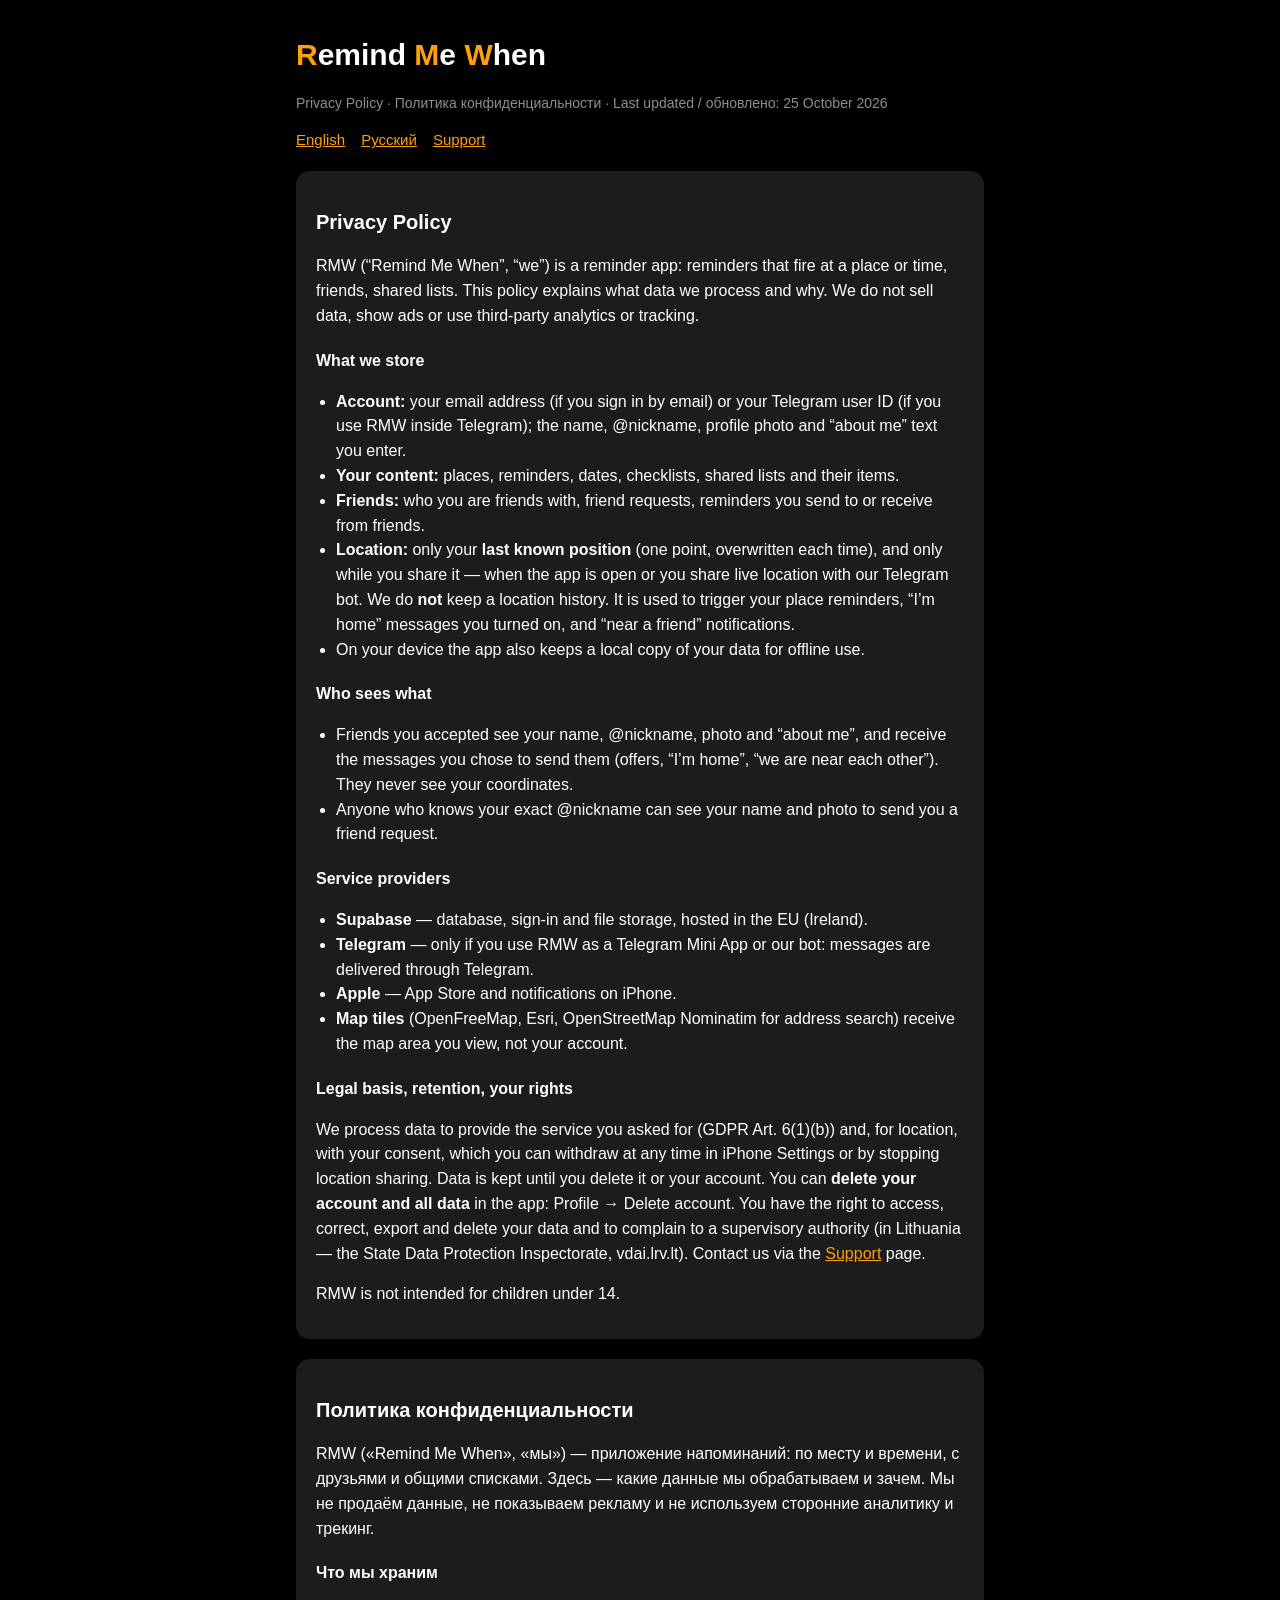
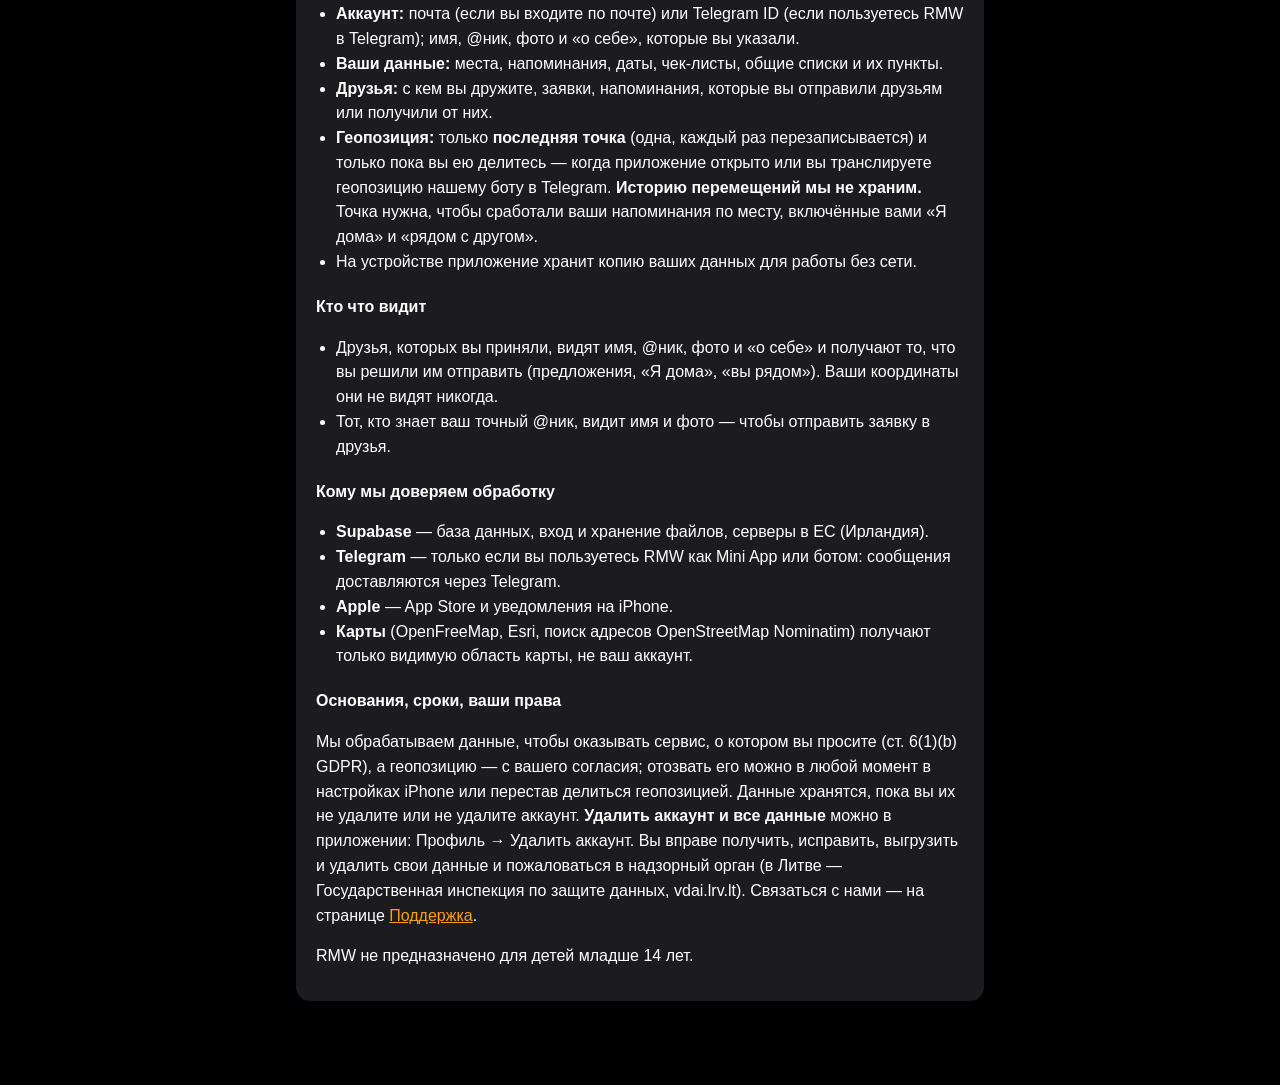
==== privacy/index.html @ c7aa66b1 "Публикация v1.25: вход по почте, удаление аккаунта, политика" ====
<!doctype html>
<html lang="en">
<head>
<meta charset="utf-8">
<meta name="viewport" content="width=device-width, initial-scale=1">
<title>RMW — Privacy Policy</title>
<link rel="stylesheet" href="../style.css">
</head>
<body>
<main>
<h1><b>R</b>emind <b>M</b>e <b>W</b>hen</h1>
<p class="muted">Privacy Policy · Политика конфиденциальности · Last updated / обновлено: 25 October 2026</p>
<nav><a href="#en">English</a><a href="#ru">Русский</a><a href="../support/">Support</a></nav>

<section class="card" id="en">
<h2>Privacy Policy</h2>
<p>RMW (“Remind Me When”, “we”) is a reminder app: reminders that fire at a place or time, friends, shared lists.
This policy explains what data we process and why. We do not sell data, show ads or use third-party analytics or tracking.</p>

<h3>What we store</h3>
<ul>
<li><b>Account:</b> your email address (if you sign in by email) or your Telegram user ID (if you use RMW inside Telegram); the name, @nickname, profile photo and “about me” text you enter.</li>
<li><b>Your content:</b> places, reminders, dates, checklists, shared lists and their items.</li>
<li><b>Friends:</b> who you are friends with, friend requests, reminders you send to or receive from friends.</li>
<li><b>Location:</b> only your <b>last known position</b> (one point, overwritten each time), and only while you share it — when the app is open or you share live location with our Telegram bot. We do <b>not</b> keep a location history. It is used to trigger your place reminders, “I’m home” messages you turned on, and “near a friend” notifications.</li>
<li>On your device the app also keeps a local copy of your data for offline use.</li>
</ul>

<h3>Who sees what</h3>
<ul>
<li>Friends you accepted see your name, @nickname, photo and “about me”, and receive the messages you chose to send them (offers, “I’m home”, “we are near each other”). They never see your coordinates.</li>
<li>Anyone who knows your exact @nickname can see your name and photo to send you a friend request.</li>
</ul>

<h3>Service providers</h3>
<ul>
<li><b>Supabase</b> — database, sign-in and file storage, hosted in the EU (Ireland).</li>
<li><b>Telegram</b> — only if you use RMW as a Telegram Mini App or our bot: messages are delivered through Telegram.</li>
<li><b>Apple</b> — App Store and notifications on iPhone.</li>
<li><b>Map tiles</b> (OpenFreeMap, Esri, OpenStreetMap Nominatim for address search) receive the map area you view, not your account.</li>
</ul>

<h3>Legal basis, retention, your rights</h3>
<p>We process data to provide the service you asked for (GDPR Art. 6(1)(b)) and, for location, with your consent, which you can withdraw at any time in iPhone Settings or by stopping location sharing.
Data is kept until you delete it or your account. You can <b>delete your account and all data</b> in the app: Profile → Delete account.
You have the right to access, correct, export and delete your data and to complain to a supervisory authority (in Lithuania — the State Data Protection Inspectorate, vdai.lrv.lt). Contact us via the <a href="../support/">Support</a> page.</p>
<p>RMW is not intended for children under 14.</p>
</section>

<section class="card" id="ru">
<h2>Политика конфиденциальности</h2>
<p>RMW («Remind Me When», «мы») — приложение напоминаний: по месту и времени, с друзьями и общими списками.
Здесь — какие данные мы обрабатываем и зачем. Мы не продаём данные, не показываем рекламу и не используем сторонние аналитику и трекинг.</p>

<h3>Что мы храним</h3>
<ul>
<li><b>Аккаунт:</b> почта (если вы входите по почте) или Telegram ID (если пользуетесь RMW в Telegram); имя, @ник, фото и «о себе», которые вы указали.</li>
<li><b>Ваши данные:</b> места, напоминания, даты, чек-листы, общие списки и их пункты.</li>
<li><b>Друзья:</b> с кем вы дружите, заявки, напоминания, которые вы отправили друзьям или получили от них.</li>
<li><b>Геопозиция:</b> только <b>последняя точка</b> (одна, каждый раз перезаписывается) и только пока вы ею делитесь — когда приложение открыто или вы транслируете геопозицию нашему боту в Telegram. <b>Историю перемещений мы не храним.</b> Точка нужна, чтобы сработали ваши напоминания по месту, включённые вами «Я дома» и «рядом с другом».</li>
<li>На устройстве приложение хранит копию ваших данных для работы без сети.</li>
</ul>

<h3>Кто что видит</h3>
<ul>
<li>Друзья, которых вы приняли, видят имя, @ник, фото и «о себе» и получают то, что вы решили им отправить (предложения, «Я дома», «вы рядом»). Ваши координаты они не видят никогда.</li>
<li>Тот, кто знает ваш точный @ник, видит имя и фото — чтобы отправить заявку в друзья.</li>
</ul>

<h3>Кому мы доверяем обработку</h3>
<ul>
<li><b>Supabase</b> — база данных, вход и хранение файлов, серверы в ЕС (Ирландия).</li>
<li><b>Telegram</b> — только если вы пользуетесь RMW как Mini App или ботом: сообщения доставляются через Telegram.</li>
<li><b>Apple</b> — App Store и уведомления на iPhone.</li>
<li><b>Карты</b> (OpenFreeMap, Esri, поиск адресов OpenStreetMap Nominatim) получают только видимую область карты, не ваш аккаунт.</li>
</ul>

<h3>Основания, сроки, ваши права</h3>
<p>Мы обрабатываем данные, чтобы оказывать сервис, о котором вы просите (ст. 6(1)(b) GDPR), а геопозицию — с вашего согласия; отозвать его можно в любой момент в настройках iPhone или перестав делиться геопозицией.
Данные хранятся, пока вы их не удалите или не удалите аккаунт. <b>Удалить аккаунт и все данные</b> можно в приложении: Профиль → Удалить аккаунт.
Вы вправе получить, исправить, выгрузить и удалить свои данные и пожаловаться в надзорный орган (в Литве — Государственная инспекция по защите данных, vdai.lrv.lt). Связаться с нами — на странице <a href="../support/">Поддержка</a>.</p>
<p>RMW не предназначено для детей младше 14 лет.</p>
</section>
</main>
</body>
</html>
---- style.css ----
/* Общий стиль статических страниц сайта (политика, поддержка) — в цветах приложения. */
:root { --bg: #000; --card: #1c1c1e; --text: #fff; --muted: rgba(235,235,245,.6); --accent: #ff9f0a; }
* { box-sizing: border-box; }
body { margin: 0; background: var(--bg); color: var(--text); font: 16px/1.55 -apple-system, BlinkMacSystemFont, "Segoe UI", Roboto, sans-serif; }
main { max-width: 720px; margin: 0 auto; padding: 32px 16px 64px; }
h1 { font-size: 30px; margin: 0 0 4px; }
h1 b { color: var(--accent); }
h2 { font-size: 20px; margin: 32px 0 8px; }
h3 { font-size: 16px; margin: 20px 0 4px; }
p, li { color: var(--text); }
.muted { color: var(--muted); font-size: 14px; }
a { color: var(--accent); }
section.card { background: var(--card); border-radius: 14px; padding: 4px 20px 16px; margin: 20px 0; }
nav { display: flex; gap: 16px; margin: 12px 0 0; font-size: 15px; }
ul { padding-left: 20px; }
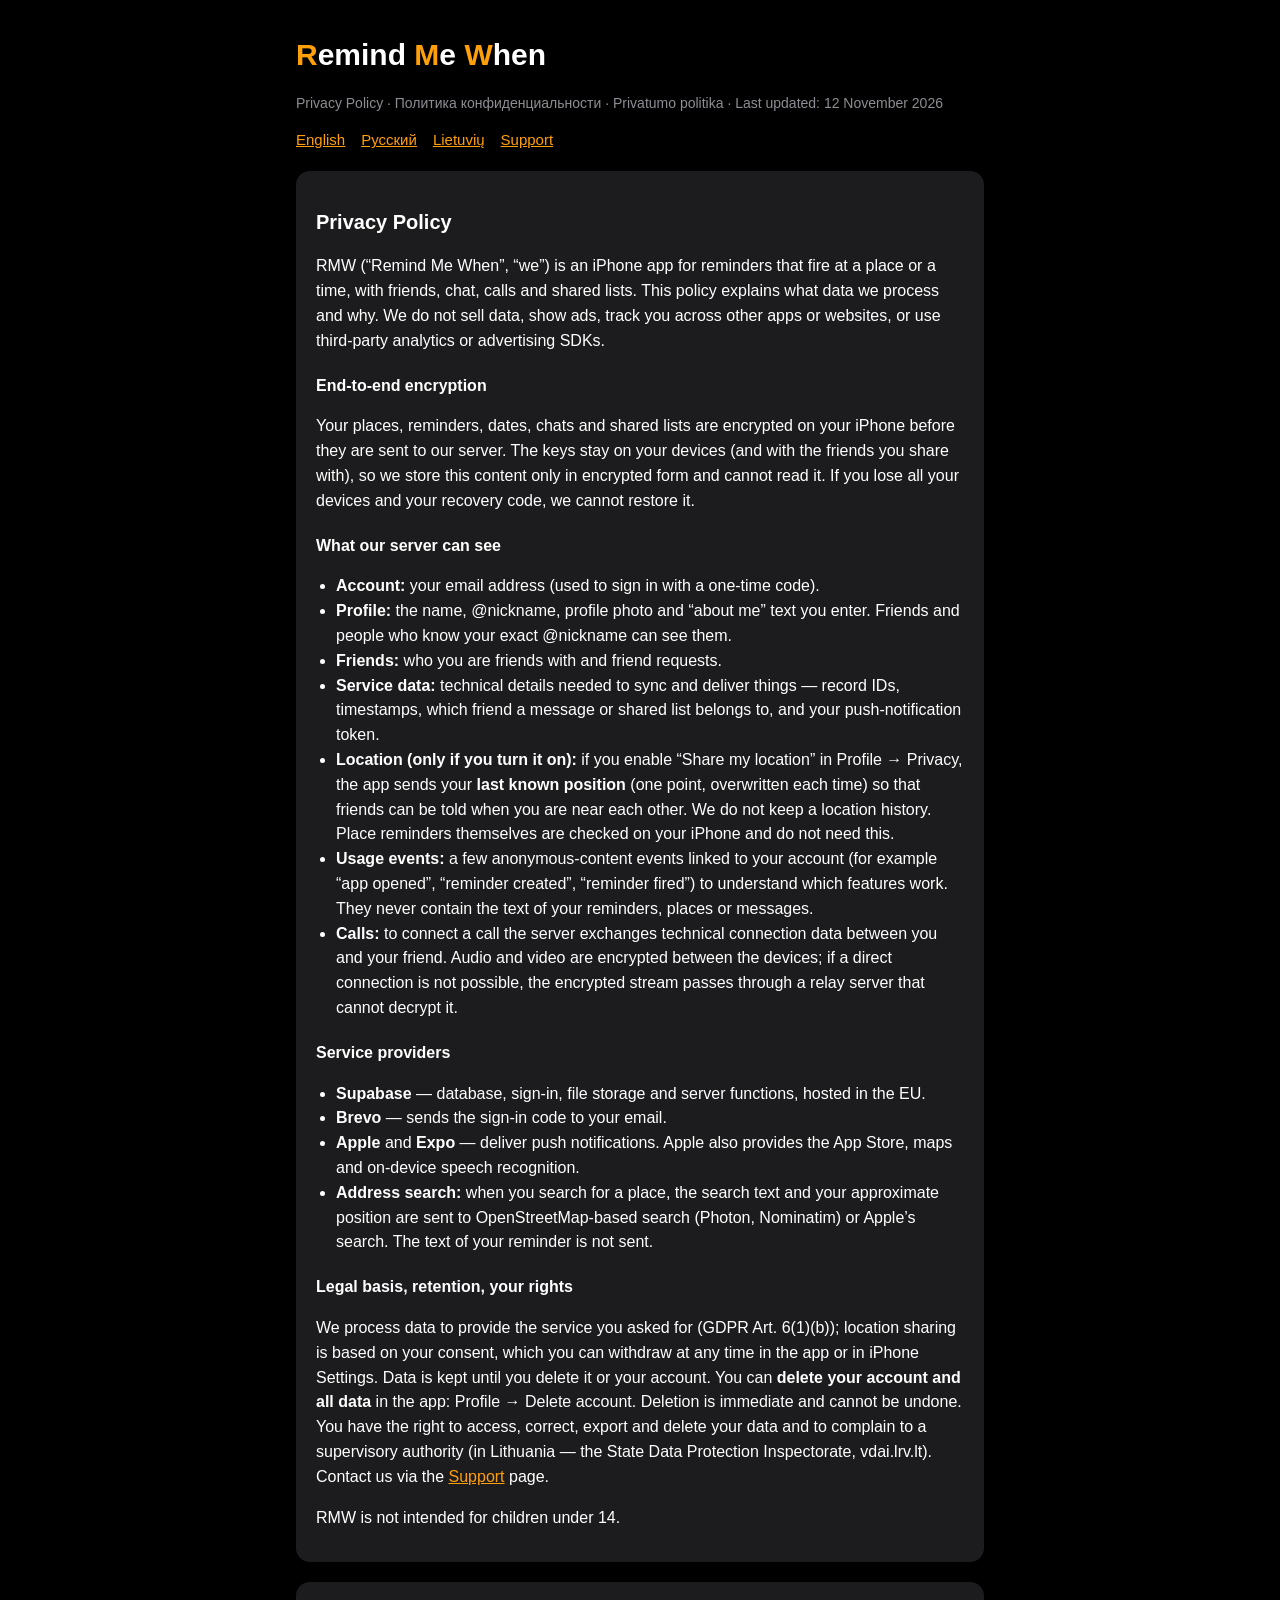
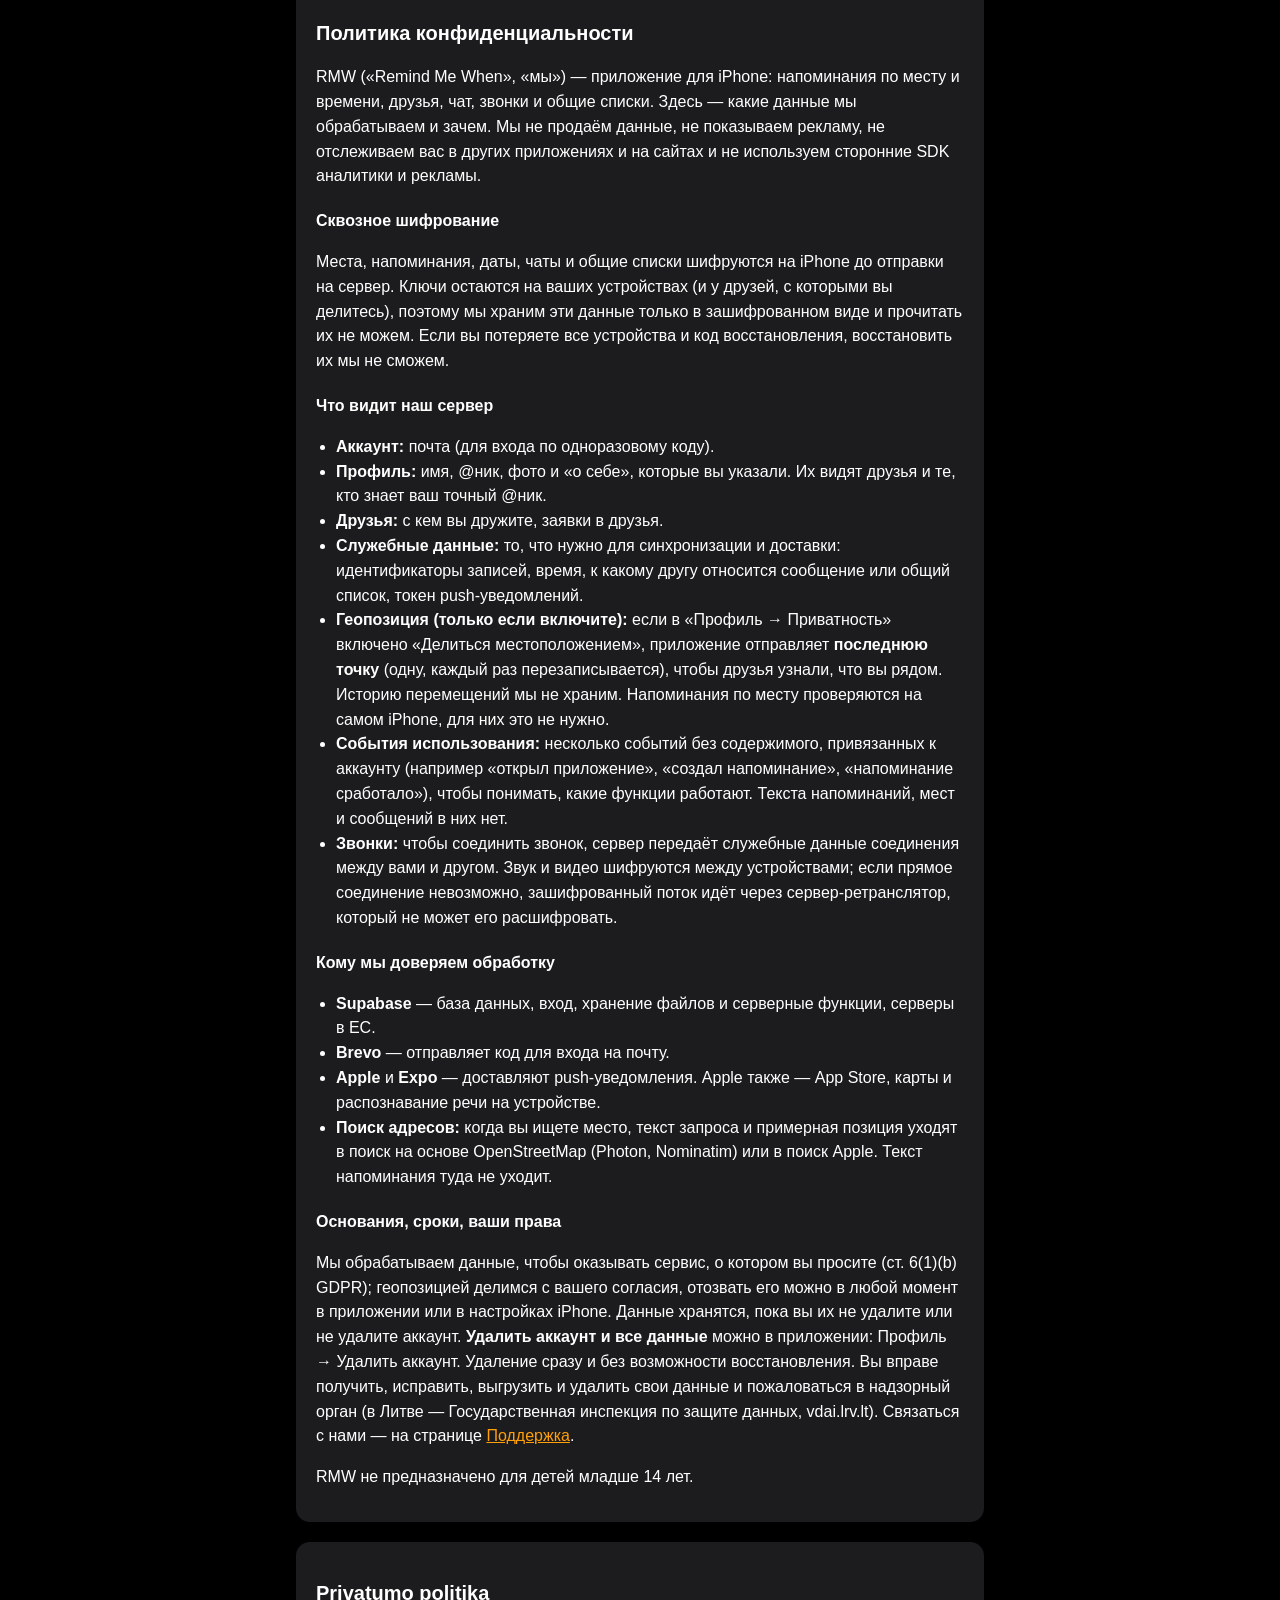
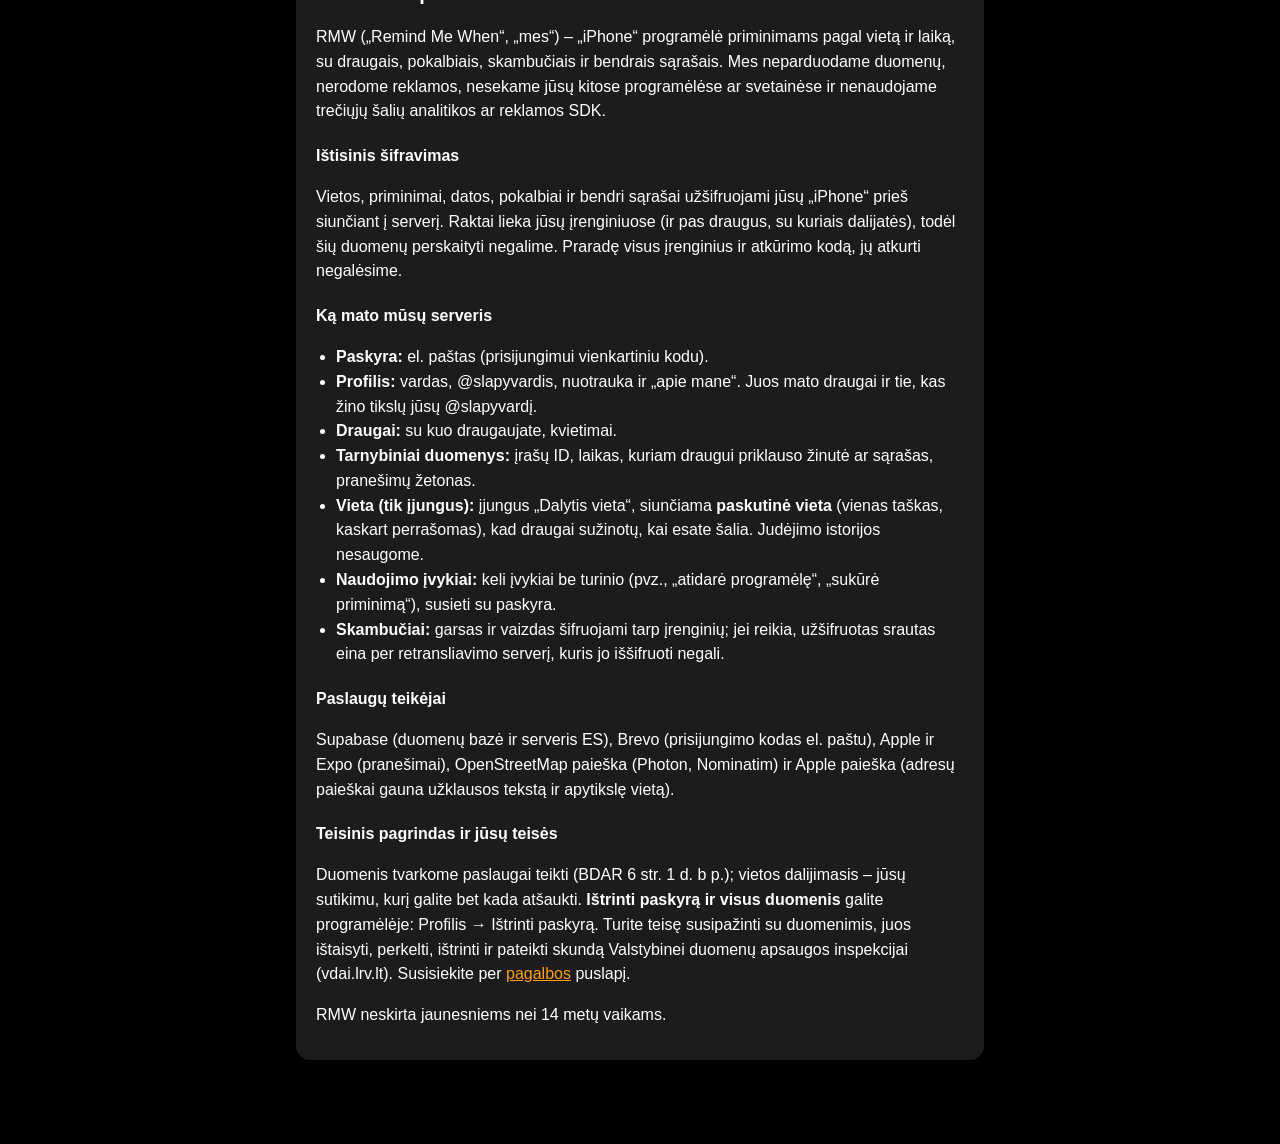
==== commit f01229a1: "Политика конфиденциальности и поддержка для App Store: без Telegram, почта поддержки Co-Authored-By:" ====
--- a/privacy/index.html
+++ b/privacy/index.html
@@ -9,77 +9,109 @@
 <body>
 <main>
 <h1><b>R</b>emind <b>M</b>e <b>W</b>hen</h1>
-<p class="muted">Privacy Policy · Политика конфиденциальности · Last updated / обновлено: 25 October 2026</p>
-<nav><a href="#en">English</a><a href="#ru">Русский</a><a href="../support/">Support</a></nav>
+<p class="muted">Privacy Policy · Политика конфиденциальности · Privatumo politika · Last updated: 12 November 2026</p>
+<nav><a href="#en">English</a><a href="#ru">Русский</a><a href="#lt">Lietuvių</a><a href="../support/">Support</a></nav>
 
 <section class="card" id="en">
 <h2>Privacy Policy</h2>
-<p>RMW (“Remind Me When”, “we”) is a reminder app: reminders that fire at a place or time, friends, shared lists.
-This policy explains what data we process and why. We do not sell data, show ads or use third-party analytics or tracking.</p>
+<p>RMW (“Remind Me When”, “we”) is an iPhone app for reminders that fire at a place or a time, with friends, chat, calls and shared lists.
+This policy explains what data we process and why. We do not sell data, show ads, track you across other apps or websites, or use third-party analytics or advertising SDKs.</p>
 
-<h3>What we store</h3>
+<h3>End-to-end encryption</h3>
+<p>Your places, reminders, dates, chats and shared lists are encrypted on your iPhone before they are sent to our server.
+The keys stay on your devices (and with the friends you share with), so we store this content only in encrypted form and cannot read it.
+If you lose all your devices and your recovery code, we cannot restore it.</p>
+
+<h3>What our server can see</h3>
 <ul>
-<li><b>Account:</b> your email address (if you sign in by email) or your Telegram user ID (if you use RMW inside Telegram); the name, @nickname, profile photo and “about me” text you enter.</li>
-<li><b>Your content:</b> places, reminders, dates, checklists, shared lists and their items.</li>
-<li><b>Friends:</b> who you are friends with, friend requests, reminders you send to or receive from friends.</li>
-<li><b>Location:</b> only your <b>last known position</b> (one point, overwritten each time), and only while you share it — when the app is open or you share live location with our Telegram bot. We do <b>not</b> keep a location history. It is used to trigger your place reminders, “I’m home” messages you turned on, and “near a friend” notifications.</li>
-<li>On your device the app also keeps a local copy of your data for offline use.</li>
-</ul>
-
-<h3>Who sees what</h3>
-<ul>
-<li>Friends you accepted see your name, @nickname, photo and “about me”, and receive the messages you chose to send them (offers, “I’m home”, “we are near each other”). They never see your coordinates.</li>
-<li>Anyone who knows your exact @nickname can see your name and photo to send you a friend request.</li>
+<li><b>Account:</b> your email address (used to sign in with a one-time code).</li>
+<li><b>Profile:</b> the name, @nickname, profile photo and “about me” text you enter. Friends and people who know your exact @nickname can see them.</li>
+<li><b>Friends:</b> who you are friends with and friend requests.</li>
+<li><b>Service data:</b> technical details needed to sync and deliver things — record IDs, timestamps, which friend a message or shared list belongs to, and your push-notification token.</li>
+<li><b>Location (only if you turn it on):</b> if you enable “Share my location” in Profile → Privacy, the app sends your <b>last known position</b> (one point, overwritten each time) so that friends can be told when you are near each other. We do not keep a location history. Place reminders themselves are checked on your iPhone and do not need this.</li>
+<li><b>Usage events:</b> a few anonymous-content events linked to your account (for example “app opened”, “reminder created”, “reminder fired”) to understand which features work. They never contain the text of your reminders, places or messages.</li>
+<li><b>Calls:</b> to connect a call the server exchanges technical connection data between you and your friend. Audio and video are encrypted between the devices; if a direct connection is not possible, the encrypted stream passes through a relay server that cannot decrypt it.</li>
 </ul>
 
 <h3>Service providers</h3>
 <ul>
-<li><b>Supabase</b> — database, sign-in and file storage, hosted in the EU (Ireland).</li>
-<li><b>Telegram</b> — only if you use RMW as a Telegram Mini App or our bot: messages are delivered through Telegram.</li>
-<li><b>Apple</b> — App Store and notifications on iPhone.</li>
-<li><b>Map tiles</b> (OpenFreeMap, Esri, OpenStreetMap Nominatim for address search) receive the map area you view, not your account.</li>
+<li><b>Supabase</b> — database, sign-in, file storage and server functions, hosted in the EU.</li>
+<li><b>Brevo</b> — sends the sign-in code to your email.</li>
+<li><b>Apple</b> and <b>Expo</b> — deliver push notifications. Apple also provides the App Store, maps and on-device speech recognition.</li>
+<li><b>Address search:</b> when you search for a place, the search text and your approximate position are sent to OpenStreetMap-based search (Photon, Nominatim) or Apple’s search. The text of your reminder is not sent.</li>
 </ul>
 
 <h3>Legal basis, retention, your rights</h3>
-<p>We process data to provide the service you asked for (GDPR Art. 6(1)(b)) and, for location, with your consent, which you can withdraw at any time in iPhone Settings or by stopping location sharing.
-Data is kept until you delete it or your account. You can <b>delete your account and all data</b> in the app: Profile → Delete account.
+<p>We process data to provide the service you asked for (GDPR Art. 6(1)(b)); location sharing is based on your consent, which you can withdraw at any time in the app or in iPhone Settings.
+Data is kept until you delete it or your account. You can <b>delete your account and all data</b> in the app: Profile → Delete account. Deletion is immediate and cannot be undone.
 You have the right to access, correct, export and delete your data and to complain to a supervisory authority (in Lithuania — the State Data Protection Inspectorate, vdai.lrv.lt). Contact us via the <a href="../support/">Support</a> page.</p>
 <p>RMW is not intended for children under 14.</p>
 </section>
 
 <section class="card" id="ru">
 <h2>Политика конфиденциальности</h2>
-<p>RMW («Remind Me When», «мы») — приложение напоминаний: по месту и времени, с друзьями и общими списками.
-Здесь — какие данные мы обрабатываем и зачем. Мы не продаём данные, не показываем рекламу и не используем сторонние аналитику и трекинг.</p>
+<p>RMW («Remind Me When», «мы») — приложение для iPhone: напоминания по месту и времени, друзья, чат, звонки и общие списки.
+Здесь — какие данные мы обрабатываем и зачем. Мы не продаём данные, не показываем рекламу, не отслеживаем вас в других приложениях и на сайтах и не используем сторонние SDK аналитики и рекламы.</p>
 
-<h3>Что мы храним</h3>
+<h3>Сквозное шифрование</h3>
+<p>Места, напоминания, даты, чаты и общие списки шифруются на iPhone до отправки на сервер.
+Ключи остаются на ваших устройствах (и у друзей, с которыми вы делитесь), поэтому мы храним эти данные только в зашифрованном виде и прочитать их не можем.
+Если вы потеряете все устройства и код восстановления, восстановить их мы не сможем.</p>
+
+<h3>Что видит наш сервер</h3>
 <ul>
-<li><b>Аккаунт:</b> почта (если вы входите по почте) или Telegram ID (если пользуетесь RMW в Telegram); имя, @ник, фото и «о себе», которые вы указали.</li>
-<li><b>Ваши данные:</b> места, напоминания, даты, чек-листы, общие списки и их пункты.</li>
-<li><b>Друзья:</b> с кем вы дружите, заявки, напоминания, которые вы отправили друзьям или получили от них.</li>
-<li><b>Геопозиция:</b> только <b>последняя точка</b> (одна, каждый раз перезаписывается) и только пока вы ею делитесь — когда приложение открыто или вы транслируете геопозицию нашему боту в Telegram. <b>Историю перемещений мы не храним.</b> Точка нужна, чтобы сработали ваши напоминания по месту, включённые вами «Я дома» и «рядом с другом».</li>
-<li>На устройстве приложение хранит копию ваших данных для работы без сети.</li>
-</ul>
-
-<h3>Кто что видит</h3>
-<ul>
-<li>Друзья, которых вы приняли, видят имя, @ник, фото и «о себе» и получают то, что вы решили им отправить (предложения, «Я дома», «вы рядом»). Ваши координаты они не видят никогда.</li>
-<li>Тот, кто знает ваш точный @ник, видит имя и фото — чтобы отправить заявку в друзья.</li>
+<li><b>Аккаунт:</b> почта (для входа по одноразовому коду).</li>
+<li><b>Профиль:</b> имя, @ник, фото и «о себе», которые вы указали. Их видят друзья и те, кто знает ваш точный @ник.</li>
+<li><b>Друзья:</b> с кем вы дружите, заявки в друзья.</li>
+<li><b>Служебные данные:</b> то, что нужно для синхронизации и доставки: идентификаторы записей, время, к какому другу относится сообщение или общий список, токен push-уведомлений.</li>
+<li><b>Геопозиция (только если включите):</b> если в «Профиль → Приватность» включено «Делиться местоположением», приложение отправляет <b>последнюю точку</b> (одну, каждый раз перезаписывается), чтобы друзья узнали, что вы рядом. Историю перемещений мы не храним. Напоминания по месту проверяются на самом iPhone, для них это не нужно.</li>
+<li><b>События использования:</b> несколько событий без содержимого, привязанных к аккаунту (например «открыл приложение», «создал напоминание», «напоминание сработало»), чтобы понимать, какие функции работают. Текста напоминаний, мест и сообщений в них нет.</li>
+<li><b>Звонки:</b> чтобы соединить звонок, сервер передаёт служебные данные соединения между вами и другом. Звук и видео шифруются между устройствами; если прямое соединение невозможно, зашифрованный поток идёт через сервер-ретранслятор, который не может его расшифровать.</li>
 </ul>
 
 <h3>Кому мы доверяем обработку</h3>
 <ul>
-<li><b>Supabase</b> — база данных, вход и хранение файлов, серверы в ЕС (Ирландия).</li>
-<li><b>Telegram</b> — только если вы пользуетесь RMW как Mini App или ботом: сообщения доставляются через Telegram.</li>
-<li><b>Apple</b> — App Store и уведомления на iPhone.</li>
-<li><b>Карты</b> (OpenFreeMap, Esri, поиск адресов OpenStreetMap Nominatim) получают только видимую область карты, не ваш аккаунт.</li>
+<li><b>Supabase</b> — база данных, вход, хранение файлов и серверные функции, серверы в ЕС.</li>
+<li><b>Brevo</b> — отправляет код для входа на почту.</li>
+<li><b>Apple</b> и <b>Expo</b> — доставляют push-уведомления. Apple также — App Store, карты и распознавание речи на устройстве.</li>
+<li><b>Поиск адресов:</b> когда вы ищете место, текст запроса и примерная позиция уходят в поиск на основе OpenStreetMap (Photon, Nominatim) или в поиск Apple. Текст напоминания туда не уходит.</li>
 </ul>
 
 <h3>Основания, сроки, ваши права</h3>
-<p>Мы обрабатываем данные, чтобы оказывать сервис, о котором вы просите (ст. 6(1)(b) GDPR), а геопозицию — с вашего согласия; отозвать его можно в любой момент в настройках iPhone или перестав делиться геопозицией.
-Данные хранятся, пока вы их не удалите или не удалите аккаунт. <b>Удалить аккаунт и все данные</b> можно в приложении: Профиль → Удалить аккаунт.
+<p>Мы обрабатываем данные, чтобы оказывать сервис, о котором вы просите (ст. 6(1)(b) GDPR); геопозицией делимся с вашего согласия, отозвать его можно в любой момент в приложении или в настройках iPhone.
+Данные хранятся, пока вы их не удалите или не удалите аккаунт. <b>Удалить аккаунт и все данные</b> можно в приложении: Профиль → Удалить аккаунт. Удаление сразу и без возможности восстановления.
 Вы вправе получить, исправить, выгрузить и удалить свои данные и пожаловаться в надзорный орган (в Литве — Государственная инспекция по защите данных, vdai.lrv.lt). Связаться с нами — на странице <a href="../support/">Поддержка</a>.</p>
 <p>RMW не предназначено для детей младше 14 лет.</p>
+</section>
+
+<section class="card" id="lt">
+<h2>Privatumo politika</h2>
+<p>RMW („Remind Me When“, „mes“) – „iPhone“ programėlė priminimams pagal vietą ir laiką, su draugais, pokalbiais, skambučiais ir bendrais sąrašais.
+Mes neparduodame duomenų, nerodome reklamos, nesekame jūsų kitose programėlėse ar svetainėse ir nenaudojame trečiųjų šalių analitikos ar reklamos SDK.</p>
+
+<h3>Ištisinis šifravimas</h3>
+<p>Vietos, priminimai, datos, pokalbiai ir bendri sąrašai užšifruojami jūsų „iPhone“ prieš siunčiant į serverį. Raktai lieka jūsų įrenginiuose (ir pas draugus, su kuriais dalijatės), todėl šių duomenų perskaityti negalime.
+Praradę visus įrenginius ir atkūrimo kodą, jų atkurti negalėsime.</p>
+
+<h3>Ką mato mūsų serveris</h3>
+<ul>
+<li><b>Paskyra:</b> el. paštas (prisijungimui vienkartiniu kodu).</li>
+<li><b>Profilis:</b> vardas, @slapyvardis, nuotrauka ir „apie mane“. Juos mato draugai ir tie, kas žino tikslų jūsų @slapyvardį.</li>
+<li><b>Draugai:</b> su kuo draugaujate, kvietimai.</li>
+<li><b>Tarnybiniai duomenys:</b> įrašų ID, laikas, kuriam draugui priklauso žinutė ar sąrašas, pranešimų žetonas.</li>
+<li><b>Vieta (tik įjungus):</b> įjungus „Dalytis vieta“, siunčiama <b>paskutinė vieta</b> (vienas taškas, kaskart perrašomas), kad draugai sužinotų, kai esate šalia. Judėjimo istorijos nesaugome.</li>
+<li><b>Naudojimo įvykiai:</b> keli įvykiai be turinio (pvz., „atidarė programėlę“, „sukūrė priminimą“), susieti su paskyra.</li>
+<li><b>Skambučiai:</b> garsas ir vaizdas šifruojami tarp įrenginių; jei reikia, užšifruotas srautas eina per retransliavimo serverį, kuris jo iššifruoti negali.</li>
+</ul>
+
+<h3>Paslaugų teikėjai</h3>
+<p>Supabase (duomenų bazė ir serveris ES), Brevo (prisijungimo kodas el. paštu), Apple ir Expo (pranešimai), OpenStreetMap paieška (Photon, Nominatim) ir Apple paieška (adresų paieškai gauna užklausos tekstą ir apytikslę vietą).</p>
+
+<h3>Teisinis pagrindas ir jūsų teisės</h3>
+<p>Duomenis tvarkome paslaugai teikti (BDAR 6 str. 1 d. b p.); vietos dalijimasis – jūsų sutikimu, kurį galite bet kada atšaukti.
+<b>Ištrinti paskyrą ir visus duomenis</b> galite programėlėje: Profilis → Ištrinti paskyrą.
+Turite teisę susipažinti su duomenimis, juos ištaisyti, perkelti, ištrinti ir pateikti skundą Valstybinei duomenų apsaugos inspekcijai (vdai.lrv.lt). Susisiekite per <a href="../support/">pagalbos</a> puslapį.</p>
+<p>RMW neskirta jaunesniems nei 14 metų vaikams.</p>
 </section>
 </main>
 </body>
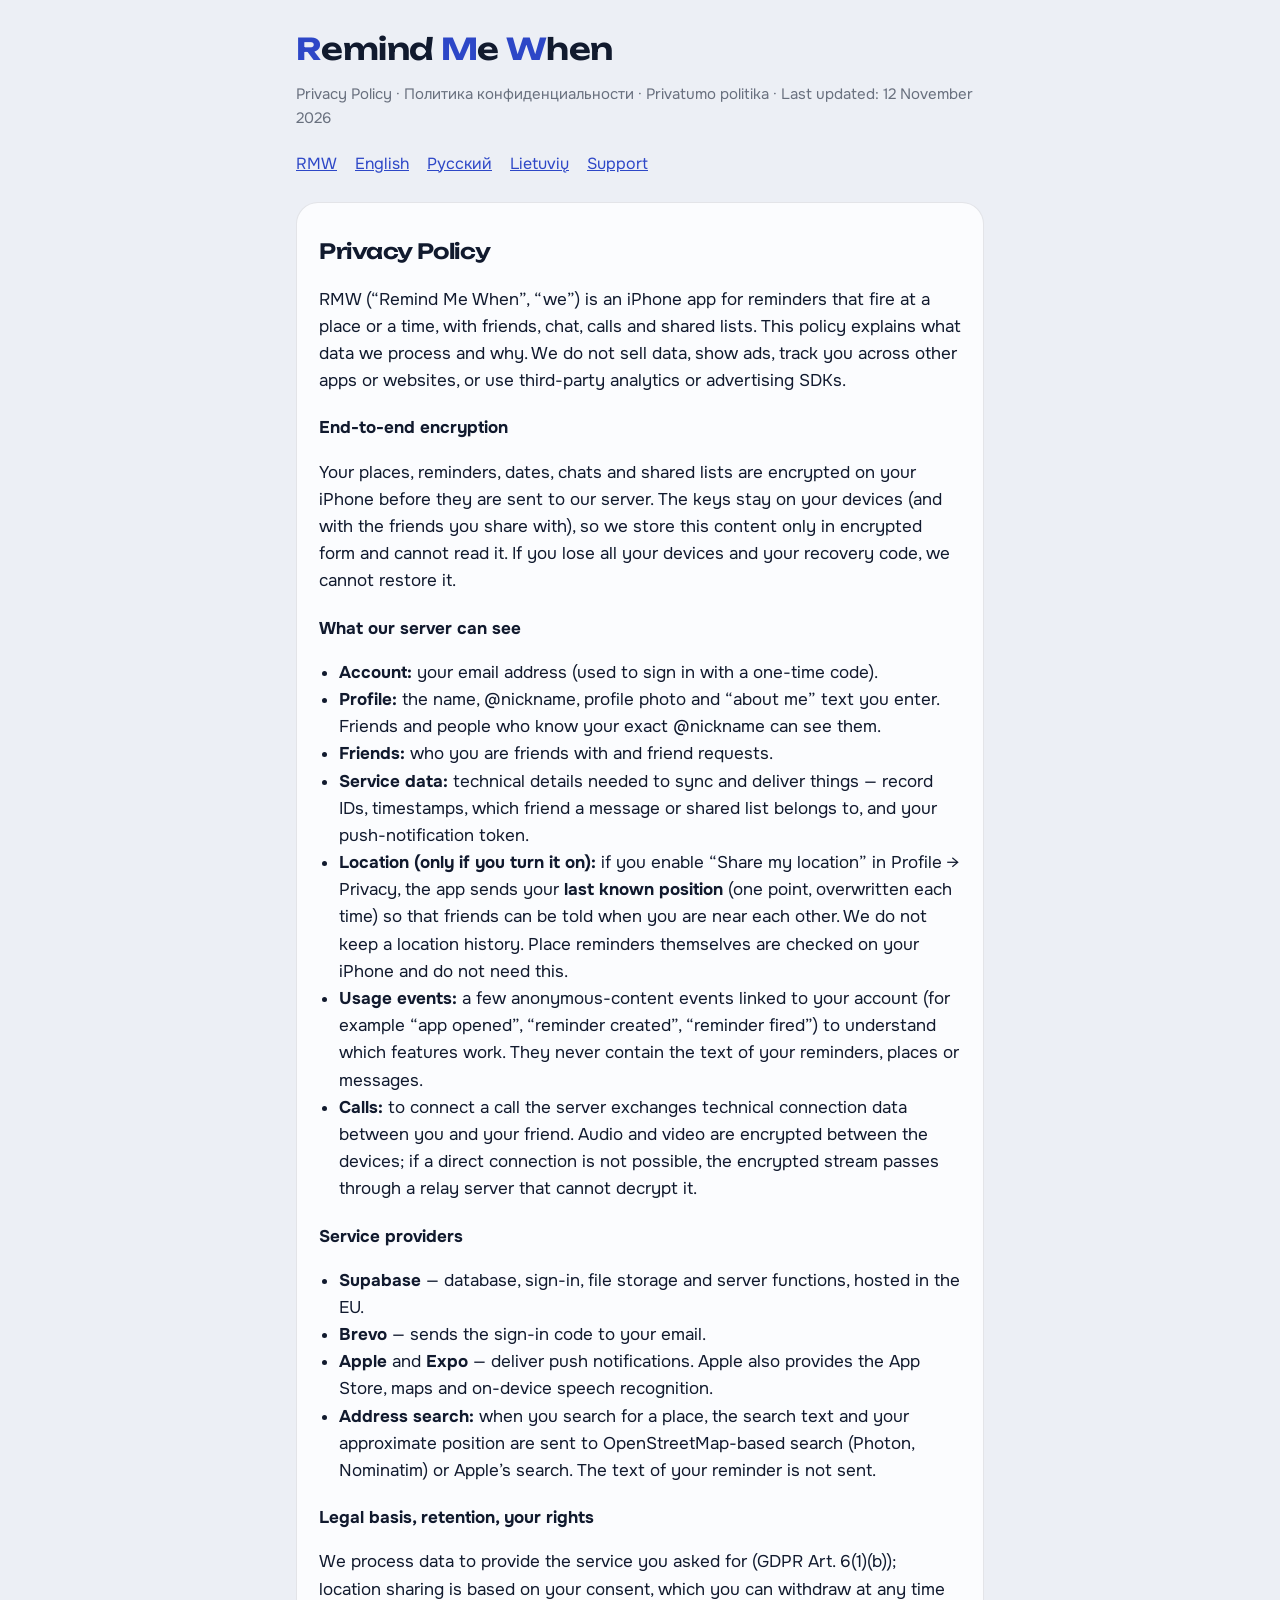
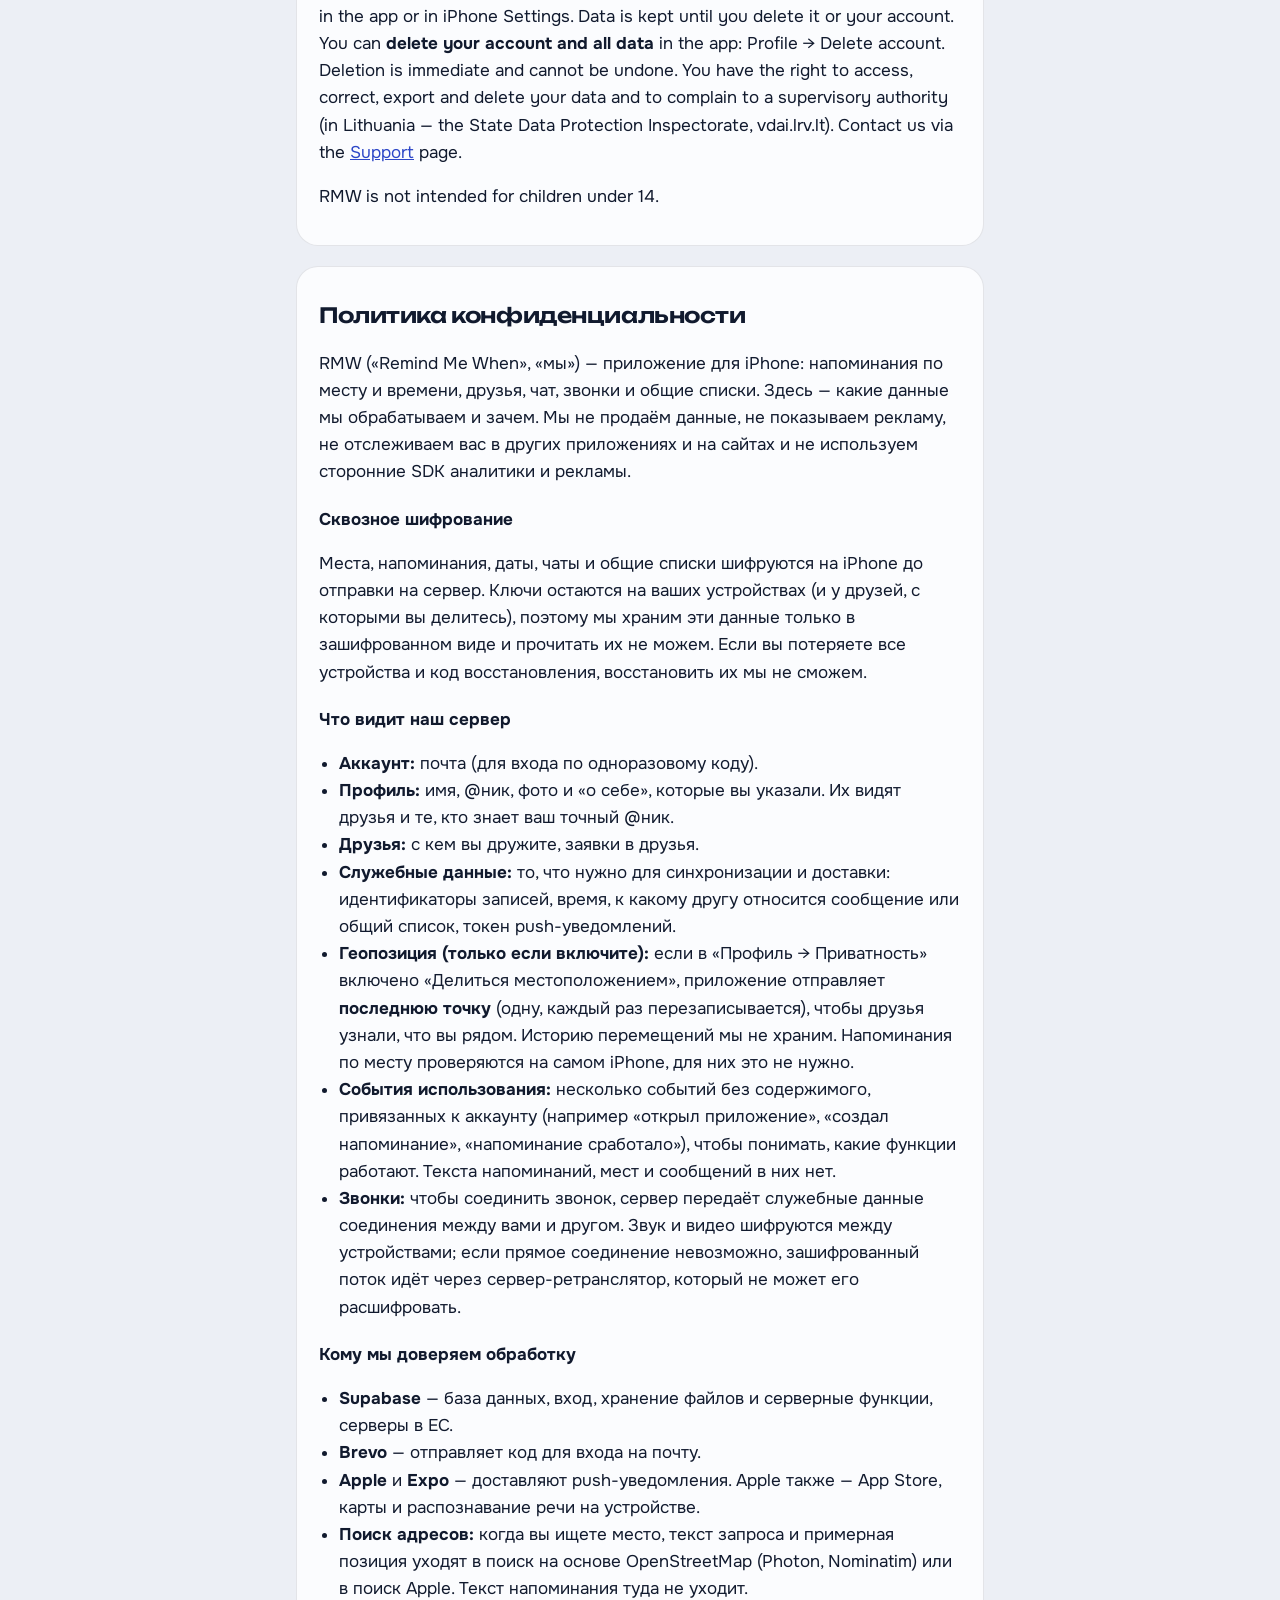
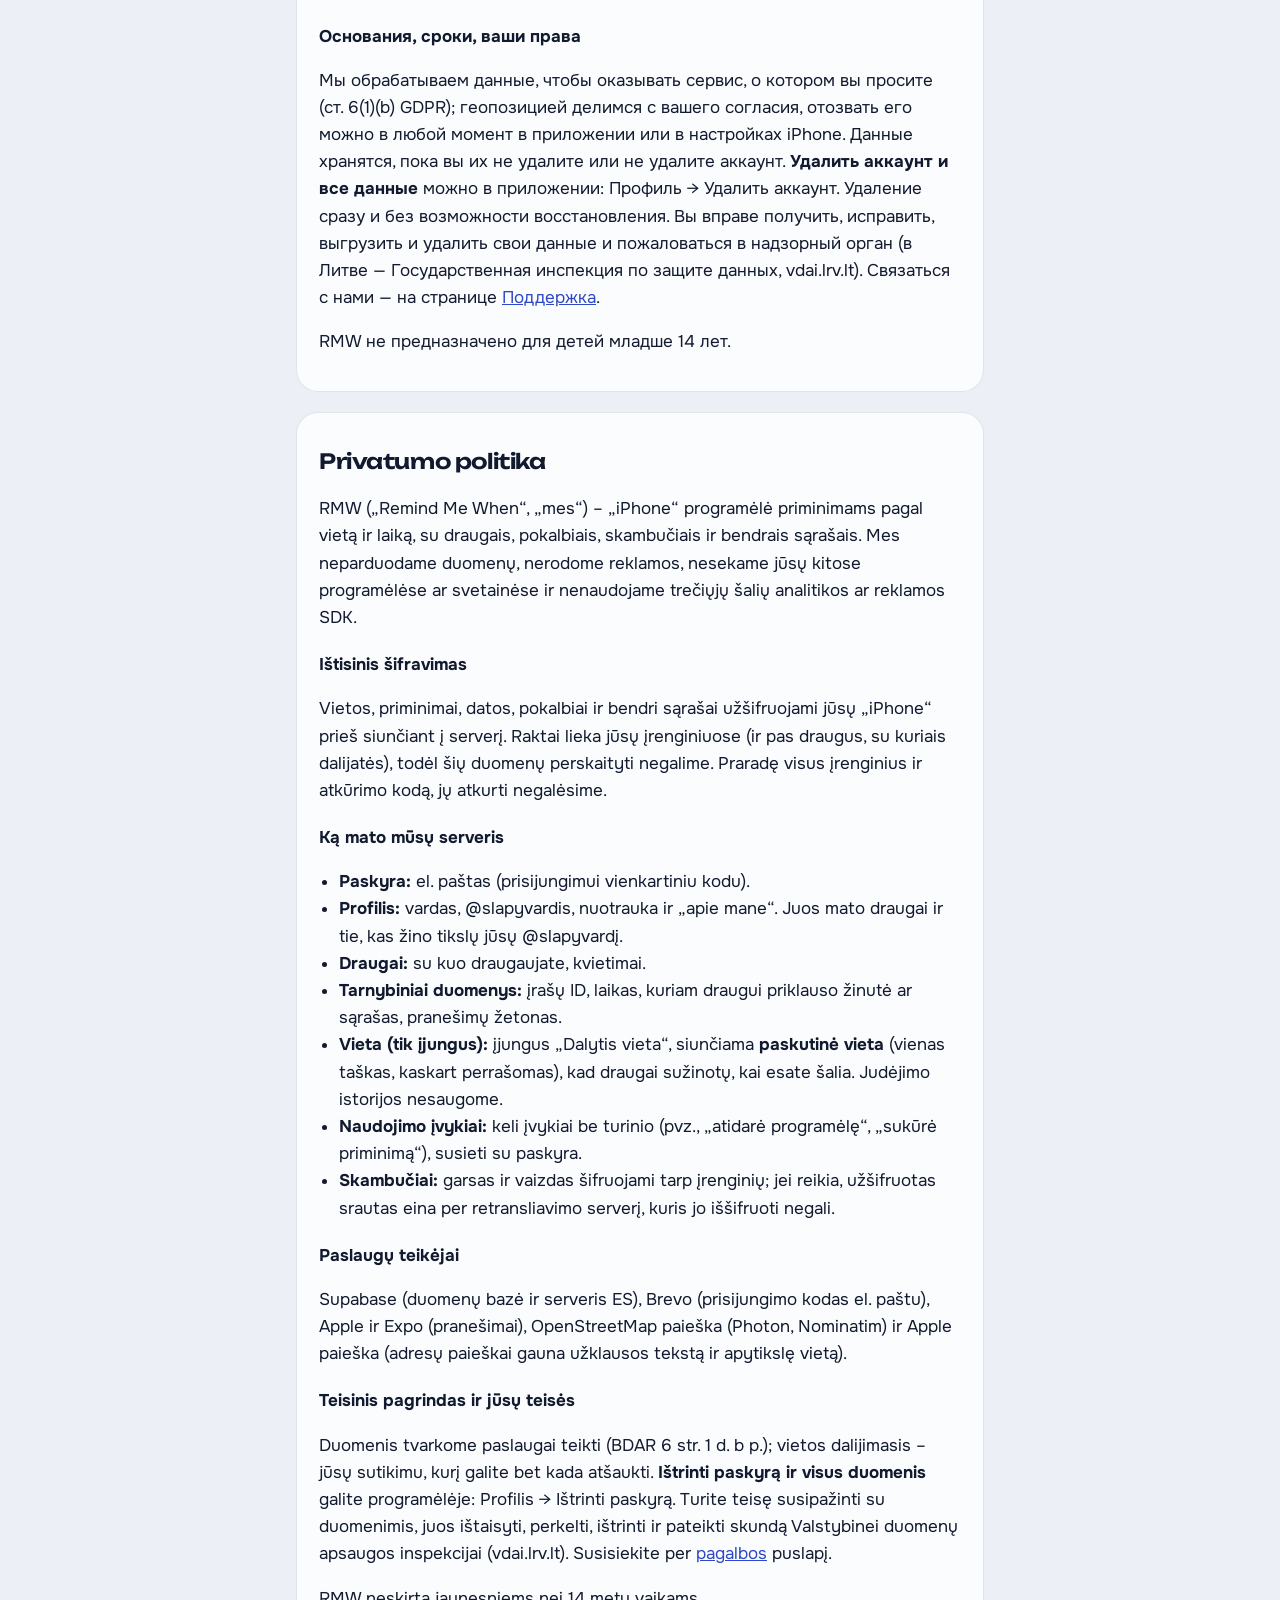
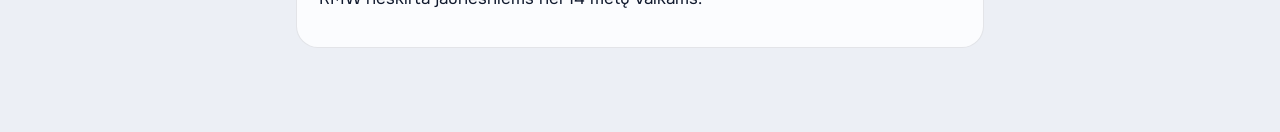
==== commit 1e1db741: "Новый сайт RMW вместо старой веб-версии Одностраничный сайт: что умеет приложение, ссылка в App Stor" ====
--- a/privacy/index.html
+++ b/privacy/index.html
@@ -4,13 +4,15 @@
 <meta charset="utf-8">
 <meta name="viewport" content="width=device-width, initial-scale=1">
 <title>RMW — Privacy Policy</title>
+<link rel="icon" href="../favicon.png">
+<link href="https://fonts.googleapis.com/css2?family=Onest:wght@400;500;600&family=Unbounded:wght@600&display=swap" rel="stylesheet">
 <link rel="stylesheet" href="../style.css">
 </head>
 <body>
 <main>
 <h1><b>R</b>emind <b>M</b>e <b>W</b>hen</h1>
 <p class="muted">Privacy Policy · Политика конфиденциальности · Privatumo politika · Last updated: 12 November 2026</p>
-<nav><a href="#en">English</a><a href="#ru">Русский</a><a href="#lt">Lietuvių</a><a href="../support/">Support</a></nav>
+<nav><a href="../">RMW</a><a href="#en">English</a><a href="#ru">Русский</a><a href="#lt">Lietuvių</a><a href="../support/">Support</a></nav>
 
 <section class="card" id="en">
 <h2>Privacy Policy</h2>
--- a/style.css
+++ b/style.css
@@ -1,15 +1,24 @@
-/* Общий стиль статических страниц сайта (политика, поддержка) — в цветах приложения. */
-:root { --bg: #000; --card: #1c1c1e; --text: #fff; --muted: rgba(235,235,245,.6); --accent: #ff9f0a; }
+/* Общий стиль страниц поддержки и политики — фирменные цвета RMW (как на главной). */
+:root {
+  --bg: #ECEFF5; --card: #FBFCFE; --text: #111A2E; --muted: rgba(17,26,46,.6);
+  --accent: #2D47C7; --line: rgba(17,26,46,.1); --signal: #FF6A2B;
+}
+@media (prefers-color-scheme: dark) {
+  :root { --bg: #0F1115; --card: #191C22; --text: #EDEFF3; --muted: rgba(237,239,243,.62); --accent: #8A9DF5; --line: rgba(237,239,243,.09); --signal: #FF7A3D; }
+}
 * { box-sizing: border-box; }
-body { margin: 0; background: var(--bg); color: var(--text); font: 16px/1.55 -apple-system, BlinkMacSystemFont, "Segoe UI", Roboto, sans-serif; }
+body { margin: 0; background: var(--bg); color: var(--text); font: 17px/1.6 Onest, -apple-system, BlinkMacSystemFont, "Segoe UI", Roboto, sans-serif; }
 main { max-width: 720px; margin: 0 auto; padding: 32px 16px 64px; }
-h1 { font-size: 30px; margin: 0 0 4px; }
+h1, h2 { font-family: Unbounded, Onest, -apple-system, sans-serif; font-weight: 600; letter-spacing: -.02em; }
+h1 { font-size: 30px; margin: 0 0 6px; line-height: 1.15; }
 h1 b { color: var(--accent); }
-h2 { font-size: 20px; margin: 32px 0 8px; }
-h3 { font-size: 16px; margin: 20px 0 4px; }
+h2 { font-size: 21px; margin: 28px 0 8px; }
+h3 { font-size: 17px; margin: 20px 0 4px; }
 p, li { color: var(--text); }
-.muted { color: var(--muted); font-size: 14px; }
+.muted { color: var(--muted); font-size: 15px; }
 a { color: var(--accent); }
-section.card { background: var(--card); border-radius: 14px; padding: 4px 20px 16px; margin: 20px 0; }
-nav { display: flex; gap: 16px; margin: 12px 0 0; font-size: 15px; }
+:focus-visible { outline: 3px solid var(--signal); outline-offset: 3px; border-radius: 6px; }
+section.card { background: var(--card); border: 1px solid var(--line); border-radius: 22px; padding: 4px 22px 18px; margin: 20px 0; }
+nav { display: flex; flex-wrap: wrap; gap: 8px 18px; margin: 14px 0 0; font-size: 16px; }
+nav a { padding: 6px 0; }
 ul { padding-left: 20px; }
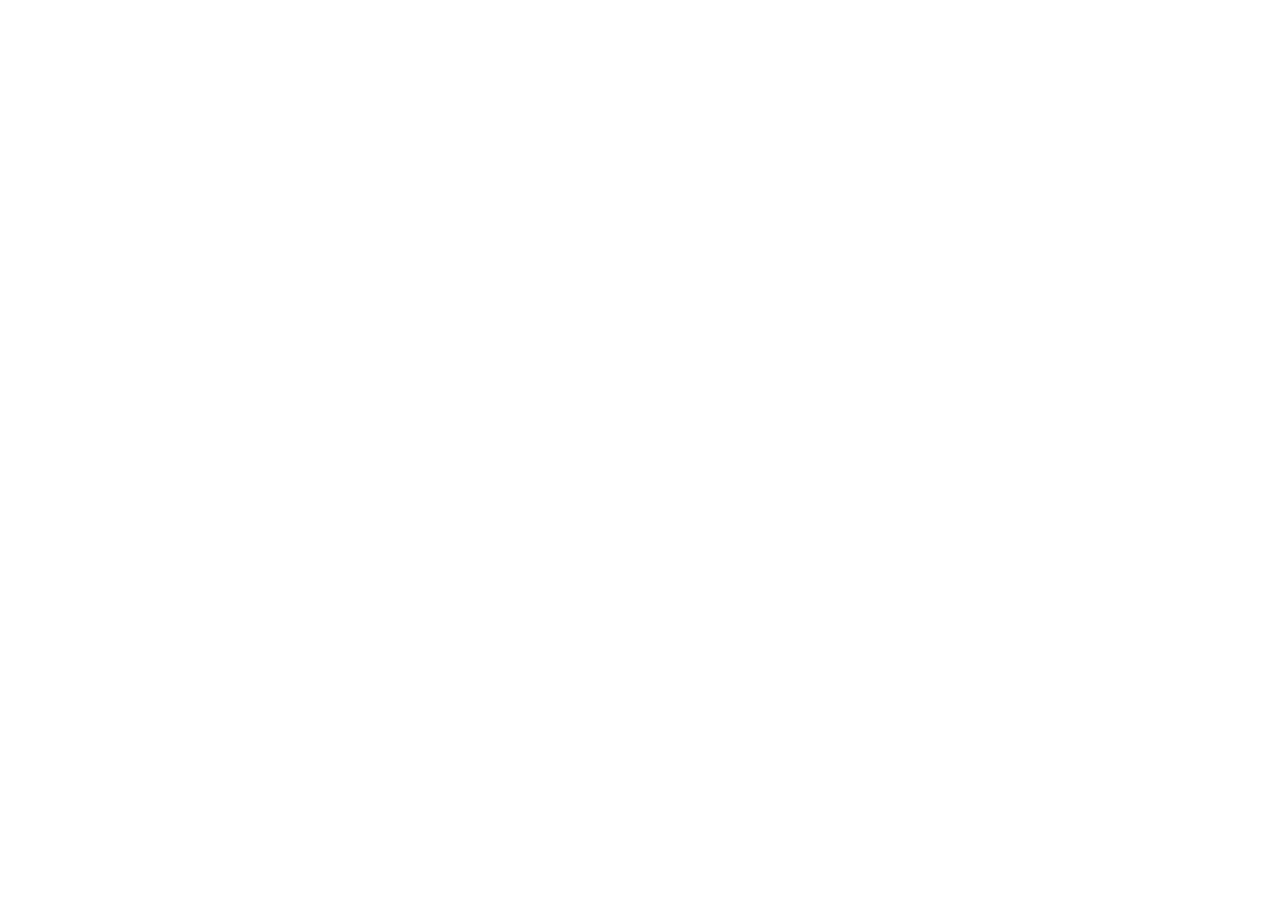
==== commit 44de06d6: "Сайт переехал на remind-me-when.github.io: старые страницы переадресуют с сохранением пути и #языка " ====
--- a/privacy/index.html
+++ b/privacy/index.html
@@ -3,118 +3,14 @@
 <head>
 <meta charset="utf-8">
 <meta name="viewport" content="width=device-width, initial-scale=1">
-<title>RMW — Privacy Policy</title>
-<link rel="icon" href="../favicon.png">
-<link href="https://fonts.googleapis.com/css2?family=Onest:wght@400;500;600&family=Unbounded:wght@600&display=swap" rel="stylesheet">
-<link rel="stylesheet" href="../style.css">
+<title>RMW has moved</title>
+<link rel="canonical" href="https://remind-me-when.github.io/privacy/">
+<meta name="robots" content="noindex">
+<script>location.replace('https://remind-me-when.github.io' + location.pathname + location.search + location.hash);</script>
+<meta http-equiv="refresh" content="0; url=https://remind-me-when.github.io/privacy/">
 </head>
-<body>
-<main>
-<h1><b>R</b>emind <b>M</b>e <b>W</b>hen</h1>
-<p class="muted">Privacy Policy · Политика конфиденциальности · Privatumo politika · Last updated: 12 November 2026</p>
-<nav><a href="../">RMW</a><a href="#en">English</a><a href="#ru">Русский</a><a href="#lt">Lietuvių</a><a href="../support/">Support</a></nav>
-
-<section class="card" id="en">
-<h2>Privacy Policy</h2>
-<p>RMW (“Remind Me When”, “we”) is an iPhone app for reminders that fire at a place or a time, with friends, chat, calls and shared lists.
-This policy explains what data we process and why. We do not sell data, show ads, track you across other apps or websites, or use third-party analytics or advertising SDKs.</p>
-
-<h3>End-to-end encryption</h3>
-<p>Your places, reminders, dates, chats and shared lists are encrypted on your iPhone before they are sent to our server.
-The keys stay on your devices (and with the friends you share with), so we store this content only in encrypted form and cannot read it.
-If you lose all your devices and your recovery code, we cannot restore it.</p>
-
-<h3>What our server can see</h3>
-<ul>
-<li><b>Account:</b> your email address (used to sign in with a one-time code).</li>
-<li><b>Profile:</b> the name, @nickname, profile photo and “about me” text you enter. Friends and people who know your exact @nickname can see them.</li>
-<li><b>Friends:</b> who you are friends with and friend requests.</li>
-<li><b>Service data:</b> technical details needed to sync and deliver things — record IDs, timestamps, which friend a message or shared list belongs to, and your push-notification token.</li>
-<li><b>Location (only if you turn it on):</b> if you enable “Share my location” in Profile → Privacy, the app sends your <b>last known position</b> (one point, overwritten each time) so that friends can be told when you are near each other. We do not keep a location history. Place reminders themselves are checked on your iPhone and do not need this.</li>
-<li><b>Usage events:</b> a few anonymous-content events linked to your account (for example “app opened”, “reminder created”, “reminder fired”) to understand which features work. They never contain the text of your reminders, places or messages.</li>
-<li><b>Calls:</b> to connect a call the server exchanges technical connection data between you and your friend. Audio and video are encrypted between the devices; if a direct connection is not possible, the encrypted stream passes through a relay server that cannot decrypt it.</li>
-</ul>
-
-<h3>Service providers</h3>
-<ul>
-<li><b>Supabase</b> — database, sign-in, file storage and server functions, hosted in the EU.</li>
-<li><b>Brevo</b> — sends the sign-in code to your email.</li>
-<li><b>Apple</b> and <b>Expo</b> — deliver push notifications. Apple also provides the App Store, maps and on-device speech recognition.</li>
-<li><b>Address search:</b> when you search for a place, the search text and your approximate position are sent to OpenStreetMap-based search (Photon, Nominatim) or Apple’s search. The text of your reminder is not sent.</li>
-</ul>
-
-<h3>Legal basis, retention, your rights</h3>
-<p>We process data to provide the service you asked for (GDPR Art. 6(1)(b)); location sharing is based on your consent, which you can withdraw at any time in the app or in iPhone Settings.
-Data is kept until you delete it or your account. You can <b>delete your account and all data</b> in the app: Profile → Delete account. Deletion is immediate and cannot be undone.
-You have the right to access, correct, export and delete your data and to complain to a supervisory authority (in Lithuania — the State Data Protection Inspectorate, vdai.lrv.lt). Contact us via the <a href="../support/">Support</a> page.</p>
-<p>RMW is not intended for children under 14.</p>
-</section>
-
-<section class="card" id="ru">
-<h2>Политика конфиденциальности</h2>
-<p>RMW («Remind Me When», «мы») — приложение для iPhone: напоминания по месту и времени, друзья, чат, звонки и общие списки.
-Здесь — какие данные мы обрабатываем и зачем. Мы не продаём данные, не показываем рекламу, не отслеживаем вас в других приложениях и на сайтах и не используем сторонние SDK аналитики и рекламы.</p>
-
-<h3>Сквозное шифрование</h3>
-<p>Места, напоминания, даты, чаты и общие списки шифруются на iPhone до отправки на сервер.
-Ключи остаются на ваших устройствах (и у друзей, с которыми вы делитесь), поэтому мы храним эти данные только в зашифрованном виде и прочитать их не можем.
-Если вы потеряете все устройства и код восстановления, восстановить их мы не сможем.</p>
-
-<h3>Что видит наш сервер</h3>
-<ul>
-<li><b>Аккаунт:</b> почта (для входа по одноразовому коду).</li>
-<li><b>Профиль:</b> имя, @ник, фото и «о себе», которые вы указали. Их видят друзья и те, кто знает ваш точный @ник.</li>
-<li><b>Друзья:</b> с кем вы дружите, заявки в друзья.</li>
-<li><b>Служебные данные:</b> то, что нужно для синхронизации и доставки: идентификаторы записей, время, к какому другу относится сообщение или общий список, токен push-уведомлений.</li>
-<li><b>Геопозиция (только если включите):</b> если в «Профиль → Приватность» включено «Делиться местоположением», приложение отправляет <b>последнюю точку</b> (одну, каждый раз перезаписывается), чтобы друзья узнали, что вы рядом. Историю перемещений мы не храним. Напоминания по месту проверяются на самом iPhone, для них это не нужно.</li>
-<li><b>События использования:</b> несколько событий без содержимого, привязанных к аккаунту (например «открыл приложение», «создал напоминание», «напоминание сработало»), чтобы понимать, какие функции работают. Текста напоминаний, мест и сообщений в них нет.</li>
-<li><b>Звонки:</b> чтобы соединить звонок, сервер передаёт служебные данные соединения между вами и другом. Звук и видео шифруются между устройствами; если прямое соединение невозможно, зашифрованный поток идёт через сервер-ретранслятор, который не может его расшифровать.</li>
-</ul>
-
-<h3>Кому мы доверяем обработку</h3>
-<ul>
-<li><b>Supabase</b> — база данных, вход, хранение файлов и серверные функции, серверы в ЕС.</li>
-<li><b>Brevo</b> — отправляет код для входа на почту.</li>
-<li><b>Apple</b> и <b>Expo</b> — доставляют push-уведомления. Apple также — App Store, карты и распознавание речи на устройстве.</li>
-<li><b>Поиск адресов:</b> когда вы ищете место, текст запроса и примерная позиция уходят в поиск на основе OpenStreetMap (Photon, Nominatim) или в поиск Apple. Текст напоминания туда не уходит.</li>
-</ul>
-
-<h3>Основания, сроки, ваши права</h3>
-<p>Мы обрабатываем данные, чтобы оказывать сервис, о котором вы просите (ст. 6(1)(b) GDPR); геопозицией делимся с вашего согласия, отозвать его можно в любой момент в приложении или в настройках iPhone.
-Данные хранятся, пока вы их не удалите или не удалите аккаунт. <b>Удалить аккаунт и все данные</b> можно в приложении: Профиль → Удалить аккаунт. Удаление сразу и без возможности восстановления.
-Вы вправе получить, исправить, выгрузить и удалить свои данные и пожаловаться в надзорный орган (в Литве — Государственная инспекция по защите данных, vdai.lrv.lt). Связаться с нами — на странице <a href="../support/">Поддержка</a>.</p>
-<p>RMW не предназначено для детей младше 14 лет.</p>
-</section>
-
-<section class="card" id="lt">
-<h2>Privatumo politika</h2>
-<p>RMW („Remind Me When“, „mes“) – „iPhone“ programėlė priminimams pagal vietą ir laiką, su draugais, pokalbiais, skambučiais ir bendrais sąrašais.
-Mes neparduodame duomenų, nerodome reklamos, nesekame jūsų kitose programėlėse ar svetainėse ir nenaudojame trečiųjų šalių analitikos ar reklamos SDK.</p>
-
-<h3>Ištisinis šifravimas</h3>
-<p>Vietos, priminimai, datos, pokalbiai ir bendri sąrašai užšifruojami jūsų „iPhone“ prieš siunčiant į serverį. Raktai lieka jūsų įrenginiuose (ir pas draugus, su kuriais dalijatės), todėl šių duomenų perskaityti negalime.
-Praradę visus įrenginius ir atkūrimo kodą, jų atkurti negalėsime.</p>
-
-<h3>Ką mato mūsų serveris</h3>
-<ul>
-<li><b>Paskyra:</b> el. paštas (prisijungimui vienkartiniu kodu).</li>
-<li><b>Profilis:</b> vardas, @slapyvardis, nuotrauka ir „apie mane“. Juos mato draugai ir tie, kas žino tikslų jūsų @slapyvardį.</li>
-<li><b>Draugai:</b> su kuo draugaujate, kvietimai.</li>
-<li><b>Tarnybiniai duomenys:</b> įrašų ID, laikas, kuriam draugui priklauso žinutė ar sąrašas, pranešimų žetonas.</li>
-<li><b>Vieta (tik įjungus):</b> įjungus „Dalytis vieta“, siunčiama <b>paskutinė vieta</b> (vienas taškas, kaskart perrašomas), kad draugai sužinotų, kai esate šalia. Judėjimo istorijos nesaugome.</li>
-<li><b>Naudojimo įvykiai:</b> keli įvykiai be turinio (pvz., „atidarė programėlę“, „sukūrė priminimą“), susieti su paskyra.</li>
-<li><b>Skambučiai:</b> garsas ir vaizdas šifruojami tarp įrenginių; jei reikia, užšifruotas srautas eina per retransliavimo serverį, kuris jo iššifruoti negali.</li>
-</ul>
-
-<h3>Paslaugų teikėjai</h3>
-<p>Supabase (duomenų bazė ir serveris ES), Brevo (prisijungimo kodas el. paštu), Apple ir Expo (pranešimai), OpenStreetMap paieška (Photon, Nominatim) ir Apple paieška (adresų paieškai gauna užklausos tekstą ir apytikslę vietą).</p>
-
-<h3>Teisinis pagrindas ir jūsų teisės</h3>
-<p>Duomenis tvarkome paslaugai teikti (BDAR 6 str. 1 d. b p.); vietos dalijimasis – jūsų sutikimu, kurį galite bet kada atšaukti.
-<b>Ištrinti paskyrą ir visus duomenis</b> galite programėlėje: Profilis → Ištrinti paskyrą.
-Turite teisę susipažinti su duomenimis, juos ištaisyti, perkelti, ištrinti ir pateikti skundą Valstybinei duomenų apsaugos inspekcijai (vdai.lrv.lt). Susisiekite per <a href="../support/">pagalbos</a> puslapį.</p>
-<p>RMW neskirta jaunesniems nei 14 metų vaikams.</p>
-</section>
-</main>
+<body style="font-family:-apple-system,system-ui,sans-serif;padding:24px">
+<p>RMW has moved to <a href="https://remind-me-when.github.io/privacy/">remind-me-when.github.io</a>.</p>
+<p lang="ru">Сайт RMW переехал: <a href="https://remind-me-when.github.io/privacy/">remind-me-when.github.io</a>.</p>
 </body>
 </html>
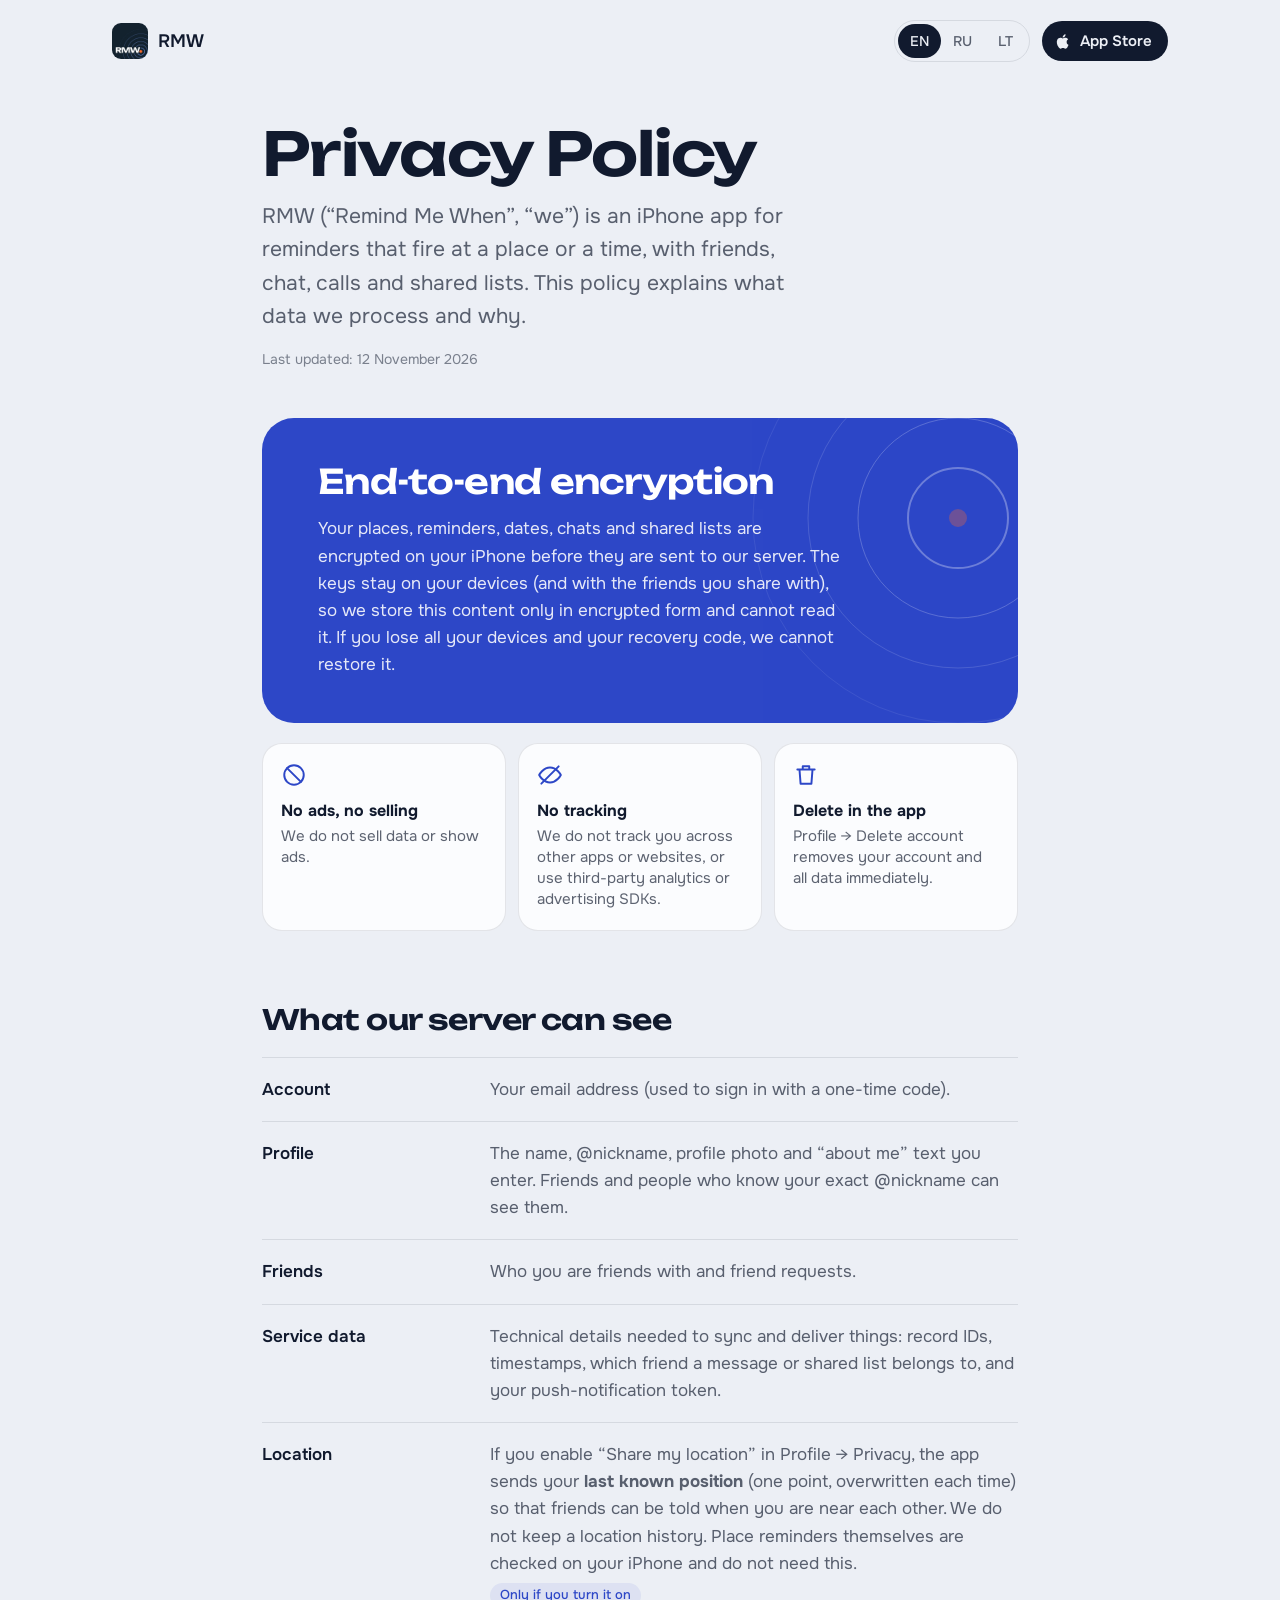
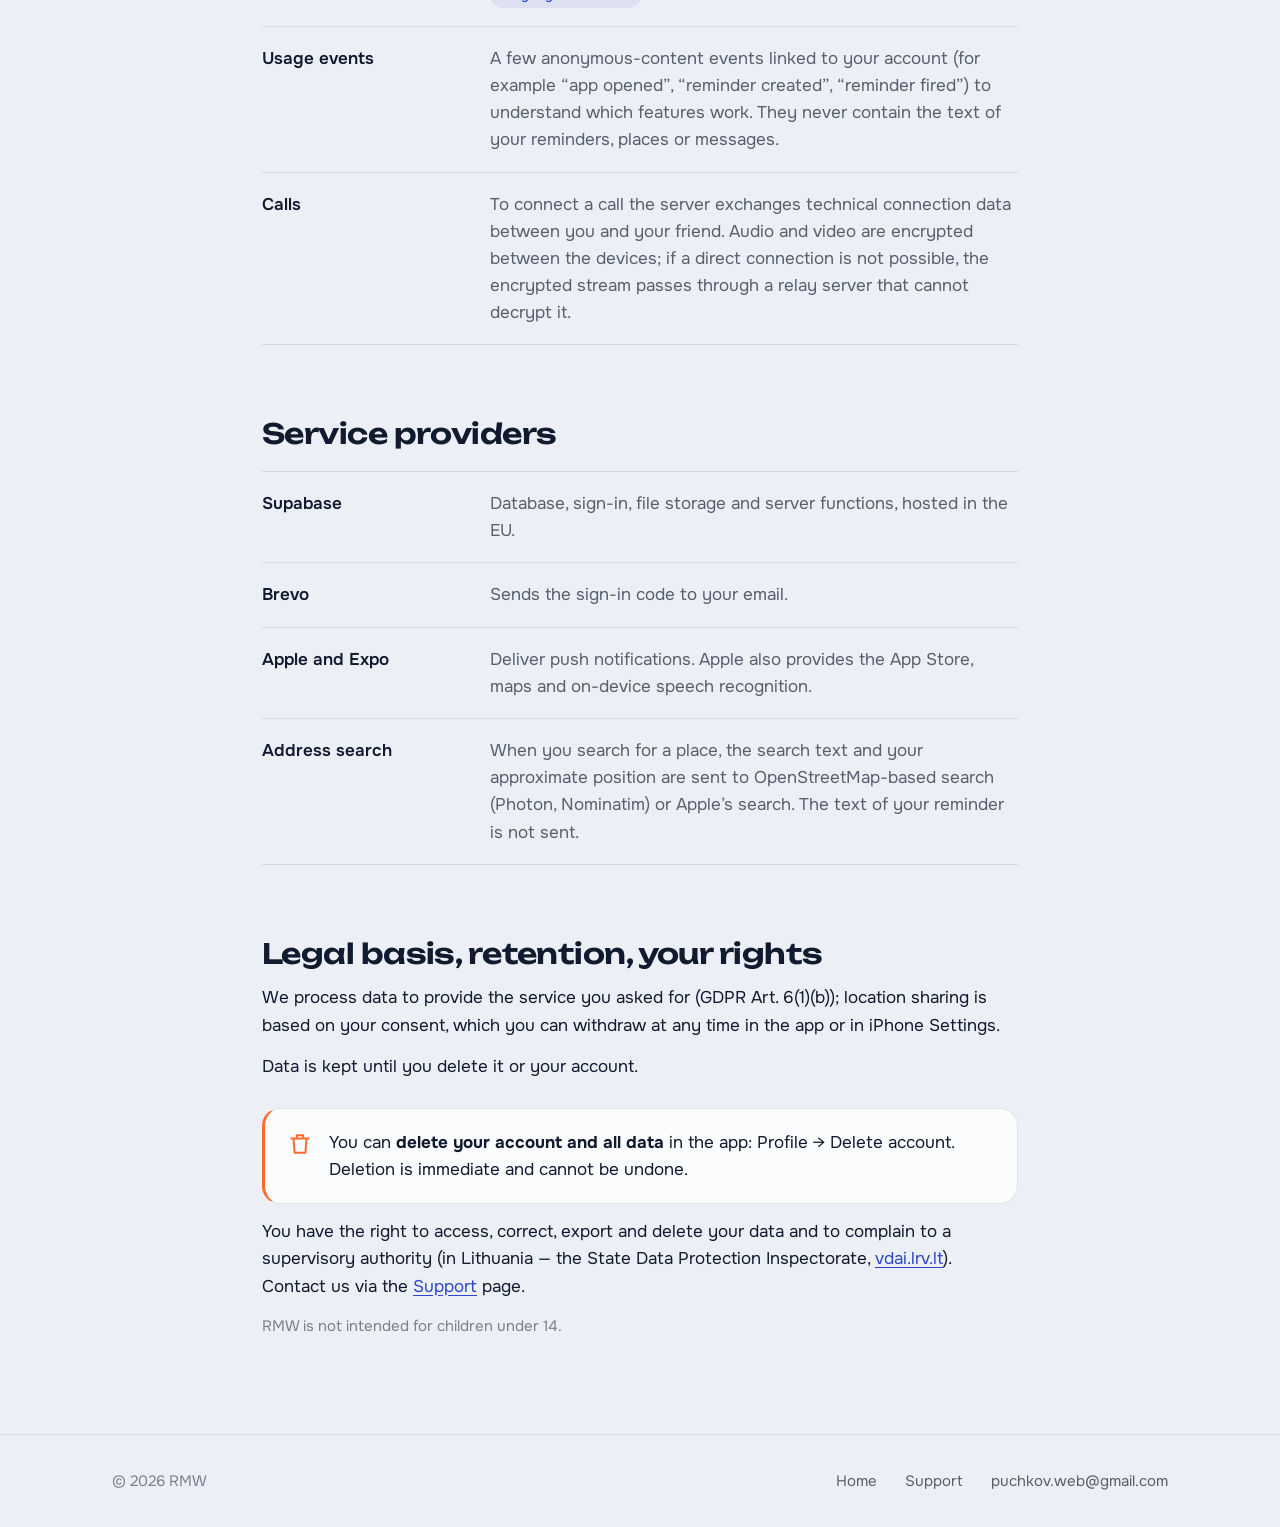
==== commit 01ac174e: "Старый адрес: вместо переадресации — полная копия нового сайта Co-Authored-By: Claude Opus 5.5 <nore" ====
--- a/privacy/index.html
+++ b/privacy/index.html
@@ -2,15 +2,310 @@
 <html lang="en">
 <head>
 <meta charset="utf-8">
-<meta name="viewport" content="width=device-width, initial-scale=1">
-<title>RMW has moved</title>
-<link rel="canonical" href="https://remind-me-when.github.io/privacy/">
-<meta name="robots" content="noindex">
-<script>location.replace('https://remind-me-when.github.io' + location.pathname + location.search + location.hash);</script>
-<meta http-equiv="refresh" content="0; url=https://remind-me-when.github.io/privacy/">
+<meta name="viewport" content="width=device-width, initial-scale=1, viewport-fit=cover">
+<title>RMW — Privacy Policy</title>
+<meta name="description" content="RMW privacy policy: places, reminders, chats and lists are end-to-end encrypted on your iPhone.">
+<meta name="theme-color" content="#ECEFF5" media="(prefers-color-scheme: light)">
+<meta name="theme-color" content="#0F1115" media="(prefers-color-scheme: dark)">
+<link rel="icon" href="../favicon.png">
+<link rel="apple-touch-icon" href="../img/apple-touch-icon.png">
+<link rel="preconnect" href="https://fonts.googleapis.com">
+<link rel="preconnect" href="https://fonts.gstatic.com" crossorigin>
+<link href="https://fonts.googleapis.com/css2?family=Onest:wght@400;500;600&family=Unbounded:wght@600&display=swap" rel="stylesheet">
+<script>document.documentElement.className = 'js';</script>
+<style>
+:root {
+  --mist: #ECEFF5; --card: #FBFCFE; --cobalt: #2D47C7; --band: #2D47C7;
+  --ink: #111A2E; --ink-2: rgba(17,26,46,.68); --ink-3: rgba(17,26,46,.52);
+  --line: rgba(17,26,46,.1); --signal: #FF6A2B; --tint: rgba(45,71,199,.08);
+}
+@media (prefers-color-scheme: dark) {
+  :root {
+    --mist: #0F1115; --card: #191C22; --cobalt: #8A9DF5; --band: #2F44A8;
+    --ink: #EDEFF3; --ink-2: rgba(237,239,243,.72); --ink-3: rgba(237,239,243,.52);
+    --line: rgba(237,239,243,.09); --signal: #FF7A3D; --tint: rgba(138,157,245,.1);
+  }
+}
+* { box-sizing: border-box; }
+html { -webkit-text-size-adjust: 100%; }
+body { margin: 0; background: var(--mist); color: var(--ink); font: 17px/1.6 Onest, -apple-system, system-ui, sans-serif; overflow-x: hidden; }
+a { color: var(--cobalt); text-underline-offset: 3px; }
+:focus-visible { outline: 3px solid var(--signal); outline-offset: 3px; border-radius: 6px; }
+.wrap { max-width: 1120px; margin: 0 auto; padding: 0 16px; }
+@media (min-width: 700px) { .wrap { padding: 0 32px; } }
+h1, h2 { font-family: Unbounded, Onest, sans-serif; font-weight: 600; letter-spacing: -.02em; margin: 0; }
+
+header { padding: 20px 0; }
+header .wrap { display: flex; align-items: center; gap: 12px; }
+.brand { display: flex; align-items: center; gap: 10px; text-decoration: none; color: var(--ink); font-weight: 600; font-size: 18px; }
+.brand img { width: 36px; height: 36px; border-radius: 9px; }
+.spacer { flex: 1; }
+.langs { display: flex; border: 1px solid var(--line); border-radius: 999px; padding: 3px; }
+.langs button { font: 500 14px Onest, sans-serif; color: var(--ink-2); background: none; border: 0; border-radius: 999px; padding: 6px 12px; min-height: 34px; min-width: 42px; cursor: pointer; }
+.langs button[aria-pressed="true"] { background: var(--ink); color: var(--mist); }
+.store { display: inline-flex; align-items: center; gap: 8px; background: var(--ink); color: var(--mist); text-decoration: none; border-radius: 999px; padding: 8px 16px 8px 13px; font-weight: 600; font-size: 15px; min-height: 40px; }
+.store svg { width: 17px; height: 17px; fill: currentColor; }
+
+.doc { max-width: 820px; padding-top: 40px; padding-bottom: 96px; }
+.doc h1 { font-size: clamp(30px, 6vw, 60px); line-height: 1.06; overflow-wrap: break-word; hyphens: auto; -webkit-hyphens: auto; }
+@media (max-width: 480px) { .doc h1 { font-size: 28px; } }
+.lead { font-size: clamp(18px, 2vw, 21px); color: var(--ink-2); margin: 20px 0 0; max-width: 40ch; }
+.date { color: var(--ink-3); font-size: 14px; margin: 14px 0 0; }
+
+.band { position: relative; overflow: hidden; background: var(--band); color: #fff; border-radius: 32px; padding: 44px clamp(24px, 5vw, 56px); margin: 48px 0 0; }
+.band h2 { font-size: clamp(24px, 3.2vw, 34px); line-height: 1.15; max-width: 18ch; position: relative; }
+.band p { color: rgba(255,255,255,.88); margin: 16px 0 0; max-width: 48ch; position: relative; }
+.band svg.rings { position: absolute; right: -150px; top: -110px; width: 420px; height: 420px; opacity: .3; }
+.band svg.rings circle { fill: none; stroke: #fff; }
+.band svg.rings .dot { fill: var(--signal); stroke: none; }
+
+.facts { list-style: none; padding: 0; margin: 20px 0 0; display: grid; grid-template-columns: repeat(3, 1fr); gap: 12px; }
+.facts li { background: var(--card); border: 1px solid var(--line); border-radius: 20px; padding: 18px 18px 20px; font-size: 15px; line-height: 1.4; color: var(--ink-2); }
+.facts b { display: block; color: var(--ink); font-size: 16px; margin: 12px 0 4px; }
+.ico { width: 26px; height: 26px; stroke: var(--cobalt); fill: none; stroke-width: 1.8; stroke-linecap: round; stroke-linejoin: round; display: block; }
+
+.doc h2.sec { font-size: clamp(22px, 2.6vw, 28px); line-height: 1.2; margin: 72px 0 8px; }
+.doc p { margin: 14px 0 0; }
+.rows { margin: 20px 0 0; border-top: 1px solid var(--line); }
+.rows > div { display: grid; grid-template-columns: 200px 1fr; gap: 6px 28px; padding: 18px 0; border-bottom: 1px solid var(--line); }
+.rows dt { font-weight: 600; }
+.rows dd { margin: 0; color: var(--ink-2); }
+.rows .opt { display: inline-block; margin-top: 6px; font-size: 13px; font-weight: 500; color: var(--cobalt); background: var(--tint); border-radius: 999px; padding: 2px 10px; }
+
+.callout { display: flex; gap: 16px; align-items: flex-start; background: var(--card); border: 1px solid var(--line); border-left: 3px solid var(--signal); border-radius: 18px; padding: 20px 22px; margin: 28px 0 0; }
+.callout .ico { stroke: var(--signal); flex: none; margin-top: 2px; }
+.callout p { margin: 0; }
+.muted { color: var(--ink-3); font-size: 15px; }
+
+details { border-bottom: 1px solid var(--line); }
+.faq { margin: 24px 0 0; border-top: 1px solid var(--line); }
+summary { list-style: none; cursor: pointer; display: flex; justify-content: space-between; align-items: center; gap: 16px; padding: 20px 0; font-weight: 600; font-size: 18px; min-height: 44px; }
+summary::-webkit-details-marker { display: none; }
+summary::after { content: ""; flex: none; width: 10px; height: 10px; border-right: 2px solid var(--cobalt); border-bottom: 2px solid var(--cobalt); transform: rotate(45deg) translate(-3px, -3px); transition: transform .2s ease; }
+details[open] summary::after { transform: rotate(225deg) translate(-3px, -3px); }
+details p { margin: 0 0 22px; color: var(--ink-2); max-width: 62ch; }
+
+.mail { display: inline-flex; align-items: center; gap: 10px; margin-top: 24px; background: #fff; color: #1F3496; text-decoration: none; font-weight: 600; border-radius: 999px; padding: 12px 22px; min-height: 48px; position: relative; word-break: break-all; }
+.mail .ico { stroke: #1F3496; width: 20px; height: 20px; }
+
+footer { border-top: 1px solid var(--line); padding: 28px 0 calc(28px + env(safe-area-inset-bottom)); color: var(--ink-3); font-size: 15px; }
+footer .wrap { display: flex; flex-wrap: wrap; gap: 12px 28px; align-items: center; }
+footer a { text-decoration: none; color: var(--ink-2); padding: 6px 0; }
+
+@media (max-width: 700px) {
+  .facts { grid-template-columns: 1fr; }
+  .facts li { display: grid; grid-template-columns: 26px 1fr; gap: 0 14px; }
+  .facts li .ico { grid-row: span 2; }
+  .facts b { margin: 0 0 2px; }
+  .rows > div { grid-template-columns: 1fr; }
+  .band { border-radius: 26px; padding: 36px 22px 40px; margin-top: 36px; }
+  .band svg.rings { width: 300px; height: 300px; right: -150px; top: -120px; }
+  .doc { padding-top: 20px; }
+  .doc h2.sec { margin-top: 56px; }
+}
+@media (max-width: 480px) { header .store { display: none; } footer .spacer { display: none; } }
+@media (prefers-reduced-motion: reduce) { summary::after { transition: none; } }
+.js [data-lang] { display: none; }
+.js [data-lang].on { display: block; }
+</style>
 </head>
-<body style="font-family:-apple-system,system-ui,sans-serif;padding:24px">
-<p>RMW has moved to <a href="https://remind-me-when.github.io/privacy/">remind-me-when.github.io</a>.</p>
-<p lang="ru">Сайт RMW переехал: <a href="https://remind-me-when.github.io/privacy/">remind-me-when.github.io</a>.</p>
+<body>
+<header>
+  <div class="wrap">
+    <a class="brand" href="../"><img src="../img/apple-touch-icon.png" alt="" width="36" height="36">RMW</a>
+    <span class="spacer"></span>
+    <div class="langs" role="group" aria-label="Language">
+      <button type="button" data-set="en" lang="en">EN</button>
+      <button type="button" data-set="ru" lang="ru">RU</button>
+      <button type="button" data-set="lt" lang="lt">LT</button>
+    </div>
+    <a class="store" href="https://apps.apple.com/app/id6831954343"><svg viewBox="0 0 24 24" aria-hidden="true"><path d="M16.4 12.6c0-2.6 2.1-3.8 2.2-3.9-1.2-1.8-3.1-2-3.7-2-1.6-.2-3.1.9-3.9.9-.8 0-2-.9-3.4-.9-1.7 0-3.3 1-4.2 2.6-1.8 3.1-.5 7.7 1.3 10.2.9 1.2 1.9 2.6 3.2 2.6 1.3-.1 1.8-.8 3.3-.8 1.6 0 2 .8 3.4.8 1.4 0 2.3-1.3 3.1-2.5 1-1.4 1.4-2.8 1.4-2.9-.1 0-2.7-1-2.7-4.1zM13.9 5c.7-.9 1.2-2 1-3.2-1 .1-2.3.7-3 1.6-.7.8-1.3 2-1.1 3.1 1.2.1 2.3-.6 3.1-1.5z"/></svg>App Store</a>
+  </div>
+</header>
+
+<main class="wrap doc">
+
+<!-- ===================== English ===================== -->
+<article id="en" data-lang="en" lang="en">
+  <h1>Privacy Policy</h1>
+  <p class="lead">RMW (“Remind Me When”, “we”) is an iPhone app for reminders that fire at a place or a time, with friends, chat, calls and shared lists. This policy explains what data we process and why.</p>
+  <p class="date">Last updated: 12 November 2026</p>
+
+  <div class="band">
+    <svg class="rings" viewBox="0 0 420 420" aria-hidden="true"><circle cx="210" cy="210" r="50" stroke-width="2"/><circle cx="210" cy="210" r="100" stroke-opacity=".7"/><circle cx="210" cy="210" r="150" stroke-opacity=".45"/><circle cx="210" cy="210" r="205" stroke-opacity=".25"/><circle class="dot" cx="210" cy="210" r="9"/></svg>
+    <h2>End-to-end encryption</h2>
+    <p>Your places, reminders, dates, chats and shared lists are encrypted on your iPhone before they are sent to our server. The keys stay on your devices (and with the friends you share with), so we store this content only in encrypted form and cannot read it. If you lose all your devices and your recovery code, we cannot restore it.</p>
+  </div>
+
+  <ul class="facts">
+    <li><svg class="ico" viewBox="0 0 24 24" aria-hidden="true"><circle cx="12" cy="12" r="9"/><path d="M5.6 5.6l12.8 12.8"/></svg><b>No ads, no selling</b>We do not sell data or show ads.</li>
+    <li><svg class="ico" viewBox="0 0 24 24" aria-hidden="true"><path d="M2 12s3.6-7 10-7 10 7 10 7-3.6 7-10 7S2 12 2 12z"/><path d="M4 20L20 4"/></svg><b>No tracking</b>We do not track you across other apps or websites, or use third-party analytics or advertising SDKs.</li>
+    <li><svg class="ico" viewBox="0 0 24 24" aria-hidden="true"><path d="M4 7h16M9 7V4h6v3M6 7l1 13h10l1-13"/></svg><b>Delete in the app</b>Profile → Delete account removes your account and all data immediately.</li>
+  </ul>
+
+  <h2 class="sec">What our server can see</h2>
+  <dl class="rows">
+    <div><dt>Account</dt><dd>Your email address (used to sign in with a one-time code).</dd></div>
+    <div><dt>Profile</dt><dd>The name, @nickname, profile photo and “about me” text you enter. Friends and people who know your exact @nickname can see them.</dd></div>
+    <div><dt>Friends</dt><dd>Who you are friends with and friend requests.</dd></div>
+    <div><dt>Service data</dt><dd>Technical details needed to sync and deliver things: record IDs, timestamps, which friend a message or shared list belongs to, and your push-notification token.</dd></div>
+    <div><dt>Location</dt><dd>If you enable “Share my location” in Profile → Privacy, the app sends your <b>last known position</b> (one point, overwritten each time) so that friends can be told when you are near each other. We do not keep a location history. Place reminders themselves are checked on your iPhone and do not need this.<br><span class="opt">Only if you turn it on</span></dd></div>
+    <div><dt>Usage events</dt><dd>A few anonymous-content events linked to your account (for example “app opened”, “reminder created”, “reminder fired”) to understand which features work. They never contain the text of your reminders, places or messages.</dd></div>
+    <div><dt>Calls</dt><dd>To connect a call the server exchanges technical connection data between you and your friend. Audio and video are encrypted between the devices; if a direct connection is not possible, the encrypted stream passes through a relay server that cannot decrypt it.</dd></div>
+  </dl>
+
+  <h2 class="sec">Service providers</h2>
+  <dl class="rows">
+    <div><dt>Supabase</dt><dd>Database, sign-in, file storage and server functions, hosted in the EU.</dd></div>
+    <div><dt>Brevo</dt><dd>Sends the sign-in code to your email.</dd></div>
+    <div><dt>Apple and Expo</dt><dd>Deliver push notifications. Apple also provides the App Store, maps and on-device speech recognition.</dd></div>
+    <div><dt>Address search</dt><dd>When you search for a place, the search text and your approximate position are sent to OpenStreetMap-based search (Photon, Nominatim) or Apple’s search. The text of your reminder is not sent.</dd></div>
+  </dl>
+
+  <h2 class="sec">Legal basis, retention, your rights</h2>
+  <p>We process data to provide the service you asked for (GDPR Art. 6(1)(b)); location sharing is based on your consent, which you can withdraw at any time in the app or in iPhone Settings.</p>
+  <p>Data is kept until you delete it or your account.</p>
+  <div class="callout"><svg class="ico" viewBox="0 0 24 24" aria-hidden="true"><path d="M4 7h16M9 7V4h6v3M6 7l1 13h10l1-13"/></svg><p>You can <b>delete your account and all data</b> in the app: Profile → Delete account. Deletion is immediate and cannot be undone.</p></div>
+  <p>You have the right to access, correct, export and delete your data and to complain to a supervisory authority (in Lithuania — the State Data Protection Inspectorate, <a href="https://vdai.lrv.lt">vdai.lrv.lt</a>). Contact us via the <a href="../support/#en">Support</a> page.</p>
+  <p class="muted">RMW is not intended for children under 14.</p>
+</article>
+
+<!-- ===================== Русский ===================== -->
+<article id="ru" data-lang="ru" lang="ru">
+  <h1>Политика конфиденциальности</h1>
+  <p class="lead">RMW («Remind Me When», «мы») — приложение для iPhone: напоминания по месту и времени, друзья, чат, звонки и общие списки. Здесь — какие данные мы обрабатываем и зачем.</p>
+  <p class="date">Обновлено 12 ноября 2026</p>
+
+  <div class="band">
+    <svg class="rings" viewBox="0 0 420 420" aria-hidden="true"><circle cx="210" cy="210" r="50" stroke-width="2"/><circle cx="210" cy="210" r="100" stroke-opacity=".7"/><circle cx="210" cy="210" r="150" stroke-opacity=".45"/><circle cx="210" cy="210" r="205" stroke-opacity=".25"/><circle class="dot" cx="210" cy="210" r="9"/></svg>
+    <h2>Сквозное шифрование</h2>
+    <p>Места, напоминания, даты, чаты и общие списки шифруются на iPhone до отправки на сервер. Ключи остаются на ваших устройствах (и у друзей, с которыми вы делитесь), поэтому мы храним эти данные только в зашифрованном виде и прочитать их не можем. Если вы потеряете все устройства и код восстановления, восстановить их мы не сможем.</p>
+  </div>
+
+  <ul class="facts">
+    <li><svg class="ico" viewBox="0 0 24 24" aria-hidden="true"><circle cx="12" cy="12" r="9"/><path d="M5.6 5.6l12.8 12.8"/></svg><b>Без рекламы</b>Мы не продаём данные и не показываем рекламу.</li>
+    <li><svg class="ico" viewBox="0 0 24 24" aria-hidden="true"><path d="M2 12s3.6-7 10-7 10 7 10 7-3.6 7-10 7S2 12 2 12z"/><path d="M4 20L20 4"/></svg><b>Без слежки</b>Не отслеживаем вас в других приложениях и на сайтах и не используем сторонние SDK аналитики и рекламы.</li>
+    <li><svg class="ico" viewBox="0 0 24 24" aria-hidden="true"><path d="M4 7h16M9 7V4h6v3M6 7l1 13h10l1-13"/></svg><b>Удаление в приложении</b>Профиль → Удалить аккаунт: аккаунт и все данные удаляются сразу.</li>
+  </ul>
+
+  <h2 class="sec">Что видит наш сервер</h2>
+  <dl class="rows">
+    <div><dt>Аккаунт</dt><dd>Почта (для входа по одноразовому коду).</dd></div>
+    <div><dt>Профиль</dt><dd>Имя, @ник, фото и «о себе», которые вы указали. Их видят друзья и те, кто знает ваш точный @ник.</dd></div>
+    <div><dt>Друзья</dt><dd>С кем вы дружите, заявки в друзья.</dd></div>
+    <div><dt>Служебные данные</dt><dd>То, что нужно для синхронизации и доставки: идентификаторы записей, время, к какому другу относится сообщение или общий список, токен push-уведомлений.</dd></div>
+    <div><dt>Геопозиция</dt><dd>Если в «Профиль → Приватность» включено «Делиться местоположением», приложение отправляет <b>последнюю точку</b> (одну, каждый раз перезаписывается), чтобы друзья узнали, что вы рядом. Историю перемещений мы не храним. Напоминания по месту проверяются на самом iPhone, для них это не нужно.<br><span class="opt">Только если включите</span></dd></div>
+    <div><dt>События использования</dt><dd>Несколько событий без содержимого, привязанных к аккаунту (например «открыл приложение», «создал напоминание», «напоминание сработало»), чтобы понимать, какие функции работают. Текста напоминаний, мест и сообщений в них нет.</dd></div>
+    <div><dt>Звонки</dt><dd>Чтобы соединить звонок, сервер передаёт служебные данные соединения между вами и другом. Звук и видео шифруются между устройствами; если прямое соединение невозможно, зашифрованный поток идёт через сервер-ретранслятор, который не может его расшифровать.</dd></div>
+  </dl>
+
+  <h2 class="sec">Кому мы доверяем обработку</h2>
+  <dl class="rows">
+    <div><dt>Supabase</dt><dd>База данных, вход, хранение файлов и серверные функции, серверы в ЕС.</dd></div>
+    <div><dt>Brevo</dt><dd>Отправляет код для входа на почту.</dd></div>
+    <div><dt>Apple и Expo</dt><dd>Доставляют push-уведомления. Apple также — App Store, карты и распознавание речи на устройстве.</dd></div>
+    <div><dt>Поиск адресов</dt><dd>Когда вы ищете место, текст запроса и примерная позиция уходят в поиск на основе OpenStreetMap (Photon, Nominatim) или в поиск Apple. Текст напоминания туда не уходит.</dd></div>
+  </dl>
+
+  <h2 class="sec">Основания, сроки, ваши права</h2>
+  <p>Мы обрабатываем данные, чтобы оказывать сервис, о котором вы просите (ст. 6(1)(b) GDPR); геопозицией делимся с вашего согласия, отозвать его можно в любой момент в приложении или в настройках iPhone.</p>
+  <p>Данные хранятся, пока вы их не удалите или не удалите аккаунт.</p>
+  <div class="callout"><svg class="ico" viewBox="0 0 24 24" aria-hidden="true"><path d="M4 7h16M9 7V4h6v3M6 7l1 13h10l1-13"/></svg><p><b>Удалить аккаунт и все данные</b> можно в приложении: Профиль → Удалить аккаунт. Удаление сразу и без возможности восстановления.</p></div>
+  <p>Вы вправе получить, исправить, выгрузить и удалить свои данные и пожаловаться в надзорный орган (в Литве — Государственная инспекция по защите данных, <a href="https://vdai.lrv.lt">vdai.lrv.lt</a>). Связаться с нами — на странице <a href="../support/#ru">Поддержка</a>.</p>
+  <p class="muted">RMW не предназначено для детей младше 14 лет.</p>
+</article>
+
+<!-- ===================== Lietuvių ===================== -->
+<article id="lt" data-lang="lt" lang="lt">
+  <h1>Privatumo politika</h1>
+  <p class="lead">RMW („Remind Me When“, „mes“) – „iPhone“ programėlė priminimams pagal vietą ir laiką, su draugais, pokalbiais, skambučiais ir bendrais sąrašais.</p>
+  <p class="date">Atnaujinta 2026 m. lapkričio 12 d.</p>
+
+  <div class="band">
+    <svg class="rings" viewBox="0 0 420 420" aria-hidden="true"><circle cx="210" cy="210" r="50" stroke-width="2"/><circle cx="210" cy="210" r="100" stroke-opacity=".7"/><circle cx="210" cy="210" r="150" stroke-opacity=".45"/><circle cx="210" cy="210" r="205" stroke-opacity=".25"/><circle class="dot" cx="210" cy="210" r="9"/></svg>
+    <h2>Ištisinis šifravimas</h2>
+    <p>Vietos, priminimai, datos, pokalbiai ir bendri sąrašai užšifruojami jūsų „iPhone“ prieš siunčiant į serverį. Raktai lieka jūsų įrenginiuose (ir pas draugus, su kuriais dalijatės), todėl šių duomenų perskaityti negalime. Praradę visus įrenginius ir atkūrimo kodą, jų atkurti negalėsime.</p>
+  </div>
+
+  <ul class="facts">
+    <li><svg class="ico" viewBox="0 0 24 24" aria-hidden="true"><circle cx="12" cy="12" r="9"/><path d="M5.6 5.6l12.8 12.8"/></svg><b>Be reklamos</b>Mes neparduodame duomenų ir nerodome reklamos.</li>
+    <li><svg class="ico" viewBox="0 0 24 24" aria-hidden="true"><path d="M2 12s3.6-7 10-7 10 7 10 7-3.6 7-10 7S2 12 2 12z"/><path d="M4 20L20 4"/></svg><b>Be sekimo</b>Nesekame jūsų kitose programėlėse ar svetainėse ir nenaudojame trečiųjų šalių analitikos ar reklamos SDK.</li>
+    <li><svg class="ico" viewBox="0 0 24 24" aria-hidden="true"><path d="M4 7h16M9 7V4h6v3M6 7l1 13h10l1-13"/></svg><b>Ištrynimas programėlėje</b>Profilis → Ištrinti paskyrą.</li>
+  </ul>
+
+  <h2 class="sec">Ką mato mūsų serveris</h2>
+  <dl class="rows">
+    <div><dt>Paskyra</dt><dd>El. paštas (prisijungimui vienkartiniu kodu).</dd></div>
+    <div><dt>Profilis</dt><dd>Vardas, @slapyvardis, nuotrauka ir „apie mane“. Juos mato draugai ir tie, kas žino tikslų jūsų @slapyvardį.</dd></div>
+    <div><dt>Draugai</dt><dd>Su kuo draugaujate, kvietimai.</dd></div>
+    <div><dt>Tarnybiniai duomenys</dt><dd>Įrašų ID, laikas, kuriam draugui priklauso žinutė ar sąrašas, pranešimų žetonas.</dd></div>
+    <div><dt>Vieta</dt><dd>Įjungus „Dalytis vieta“, siunčiama <b>paskutinė vieta</b> (vienas taškas, kaskart perrašomas), kad draugai sužinotų, kai esate šalia. Judėjimo istorijos nesaugome.<br><span class="opt">Tik įjungus</span></dd></div>
+    <div><dt>Naudojimo įvykiai</dt><dd>Keli įvykiai be turinio (pvz., „atidarė programėlę“, „sukūrė priminimą“), susieti su paskyra.</dd></div>
+    <div><dt>Skambučiai</dt><dd>Garsas ir vaizdas šifruojami tarp įrenginių; jei reikia, užšifruotas srautas eina per retransliavimo serverį, kuris jo iššifruoti negali.</dd></div>
+  </dl>
+
+  <h2 class="sec">Paslaugų teikėjai</h2>
+  <dl class="rows">
+    <div><dt>Supabase</dt><dd>Duomenų bazė ir serveris ES.</dd></div>
+    <div><dt>Brevo</dt><dd>Prisijungimo kodas el. paštu.</dd></div>
+    <div><dt>Apple ir Expo</dt><dd>Pranešimai.</dd></div>
+    <div><dt>Adresų paieška</dt><dd>OpenStreetMap paieška (Photon, Nominatim) ir Apple paieška gauna užklausos tekstą ir apytikslę vietą.</dd></div>
+  </dl>
+
+  <h2 class="sec">Teisinis pagrindas ir jūsų teisės</h2>
+  <p>Duomenis tvarkome paslaugai teikti (BDAR 6 str. 1 d. b p.); vietos dalijimasis – jūsų sutikimu, kurį galite bet kada atšaukti.</p>
+  <div class="callout"><svg class="ico" viewBox="0 0 24 24" aria-hidden="true"><path d="M4 7h16M9 7V4h6v3M6 7l1 13h10l1-13"/></svg><p><b>Ištrinti paskyrą ir visus duomenis</b> galite programėlėje: Profilis → Ištrinti paskyrą.</p></div>
+  <p>Turite teisę susipažinti su duomenimis, juos ištaisyti, perkelti, ištrinti ir pateikti skundą Valstybinei duomenų apsaugos inspekcijai (<a href="https://vdai.lrv.lt">vdai.lrv.lt</a>). Susisiekite per <a href="../support/">pagalbos</a> puslapį.</p>
+  <p class="muted">RMW neskirta jaunesniems nei 14 metų vaikams.</p>
+</article>
+
+</main>
+
+<footer>
+  <div class="wrap">
+    <span>© 2026 RMW</span>
+    <span class="spacer"></span>
+    <a href="../" data-t="home">Home</a>
+    <a href="../support/" data-t="support">Support</a>
+    <a href="mailto:puchkov.web@gmail.com">puchkov.web@gmail.com</a>
+  </div>
+</footer>
+
+<script>
+(function () {
+  // Язык: #en/#ru/#lt в адресе → выбор на главной (localStorage 'lang') → язык телефона → английский.
+  var T = {"en": {"title": "RMW — Privacy Policy", "home": "Home", "support": "Support"}, "ru": {"title": "RMW — Политика конфиденциальности", "home": "Главная", "support": "Поддержка"}, "lt": {"title": "RMW — Privatumo politika", "home": "Pradžia", "support": "Pagalba"}};
+  var langs = Object.keys(T);
+  var arts = document.querySelectorAll('[data-lang]');
+  var btns = document.querySelectorAll('[data-set]');
+  function pick() {
+    var h = location.hash.slice(1);
+    if (langs.indexOf(h) >= 0) return h;
+    var s = null;
+    try { s = localStorage.getItem('lang'); } catch (e) {}
+    if (s && langs.indexOf(s) >= 0) return s;
+    var n = (navigator.language || '').toLowerCase().slice(0, 2);
+    return langs.indexOf(n) >= 0 ? n : 'en';
+  }
+  function apply(l) {
+    for (var i = 0; i < arts.length; i++) arts[i].classList.toggle('on', arts[i].getAttribute('data-lang') === l);
+    for (var j = 0; j < btns.length; j++) btns[j].setAttribute('aria-pressed', btns[j].getAttribute('data-set') === l ? 'true' : 'false');
+    document.documentElement.lang = l;
+    document.title = T[l].title;
+    var els = document.querySelectorAll('[data-t]');
+    for (var k = 0; k < els.length; k++) els[k].textContent = T[l][els[k].getAttribute('data-t')];
+  }
+  for (var b = 0; b < btns.length; b++) btns[b].addEventListener('click', function () {
+    var l = this.getAttribute('data-set');
+    // Главная знает только en/ru — литовский не сохраняем, чтобы её не сломать.
+    if (l !== 'lt') { try { localStorage.setItem('lang', l); } catch (e) {} }
+    try { history.replaceState(null, '', '#' + l); } catch (e) {}
+    apply(l);
+    window.scrollTo(0, 0);
+  });
+  window.addEventListener('hashchange', function () { var h = location.hash.slice(1); if (langs.indexOf(h) >= 0) apply(h); });
+  apply(pick());
+})();
+</script>
 </body>
 </html>
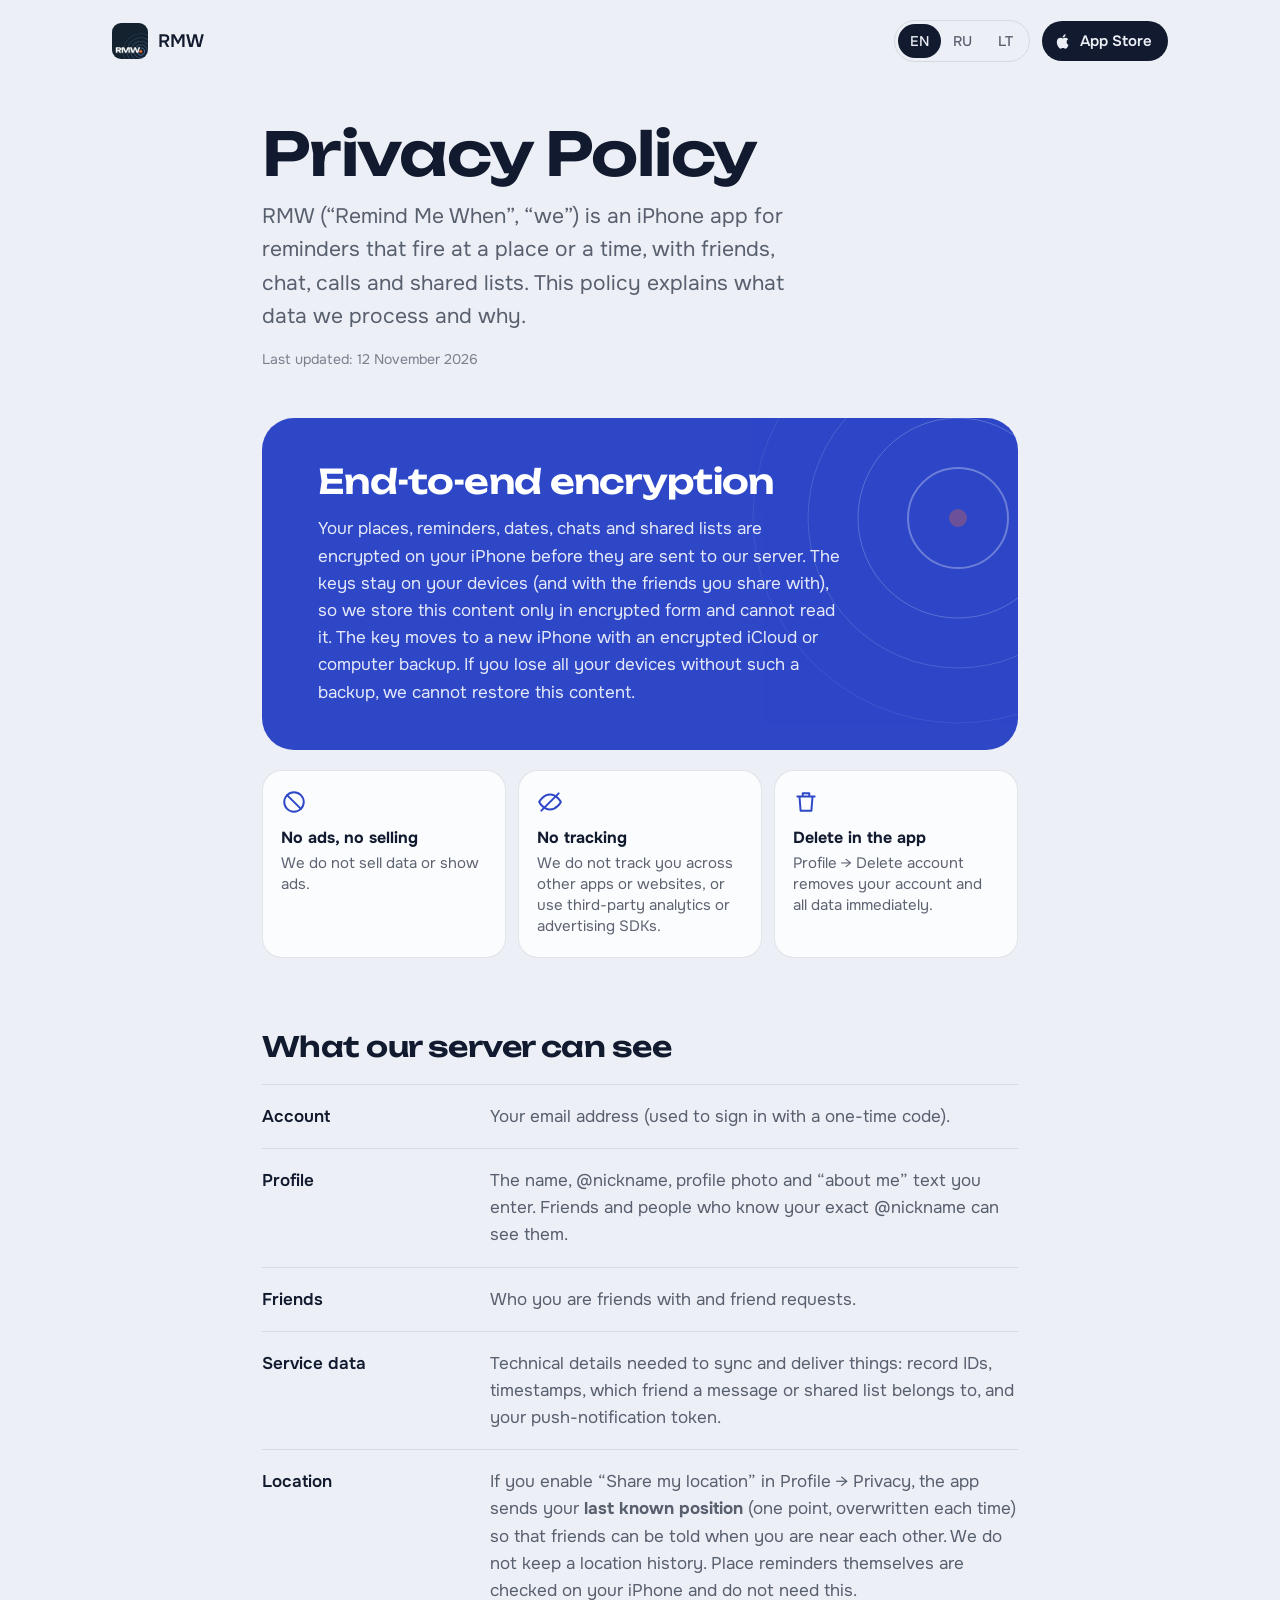
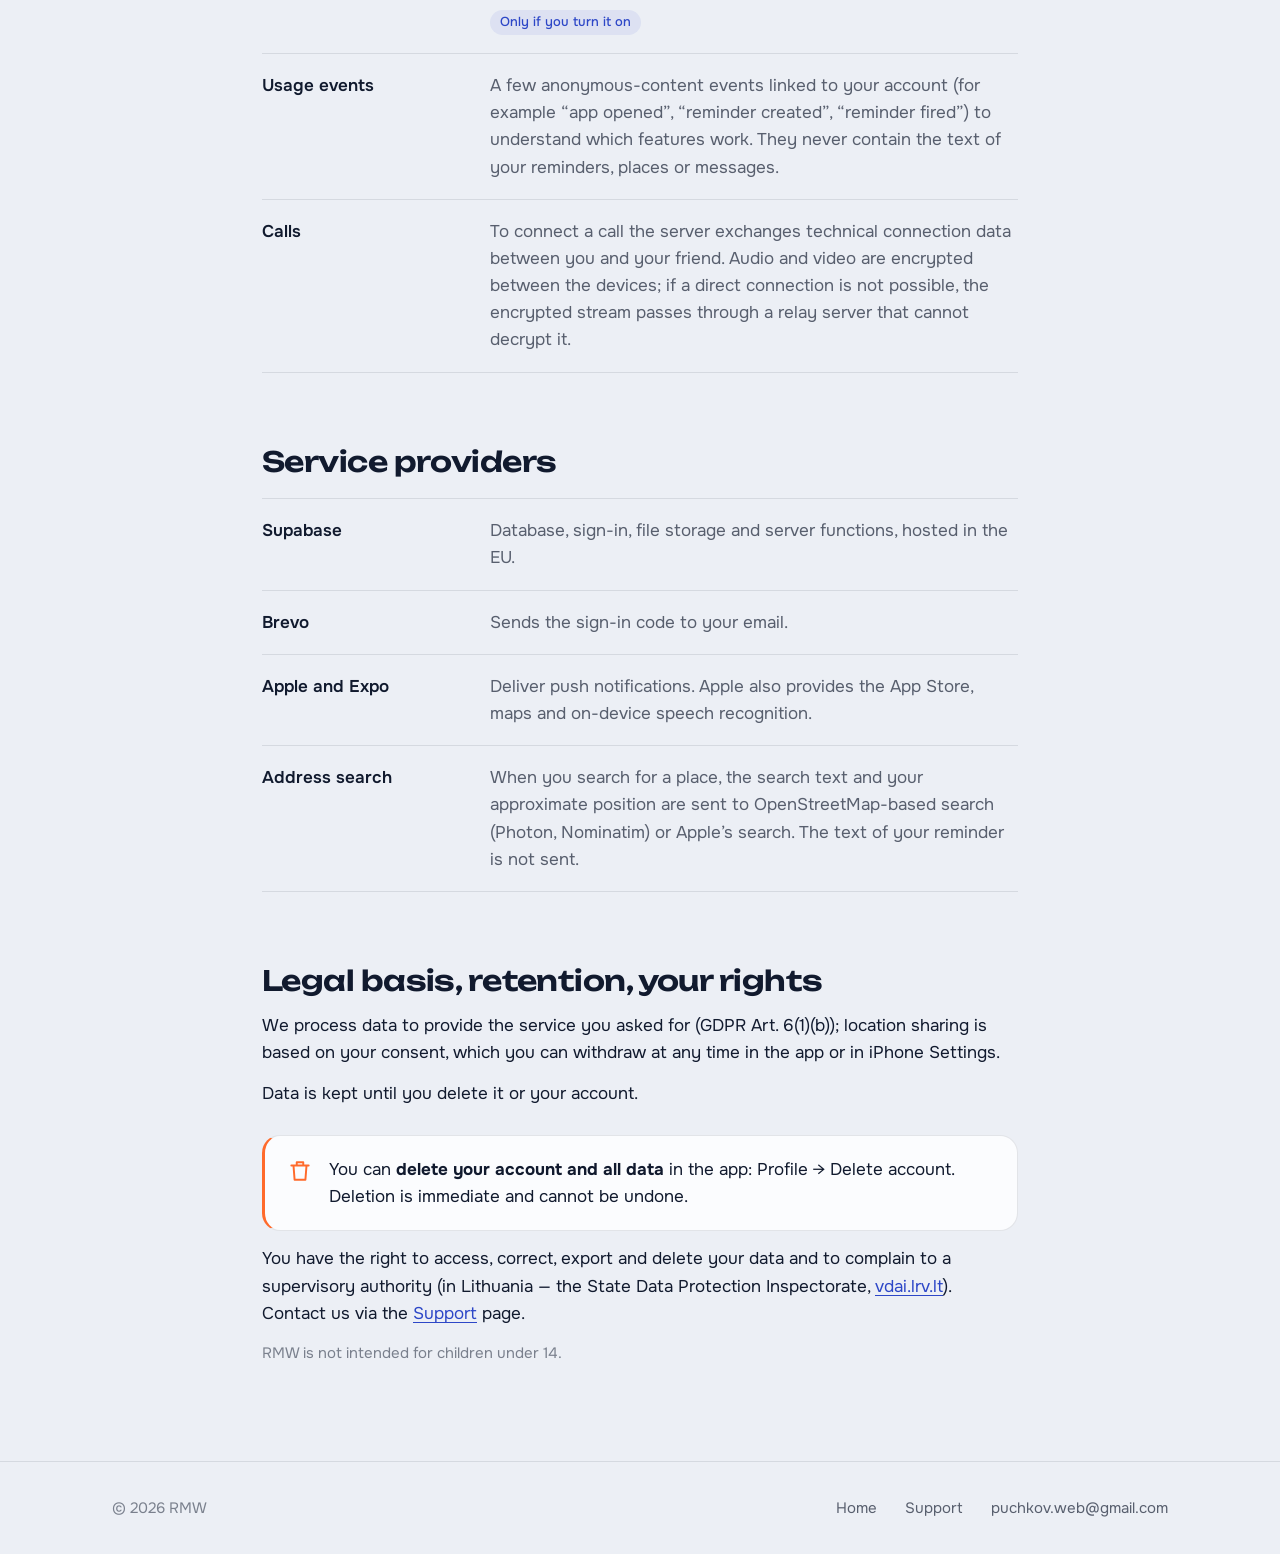
==== commit 7a21326c: "Поддержка и политика: без кода восстановления (в 1.0.1 его нет) Co-Authored-By: Claude Opus 5.5 <nor" ====
--- a/privacy/index.html
+++ b/privacy/index.html
@@ -134,7 +134,7 @@
   <div class="band">
     <svg class="rings" viewBox="0 0 420 420" aria-hidden="true"><circle cx="210" cy="210" r="50" stroke-width="2"/><circle cx="210" cy="210" r="100" stroke-opacity=".7"/><circle cx="210" cy="210" r="150" stroke-opacity=".45"/><circle cx="210" cy="210" r="205" stroke-opacity=".25"/><circle class="dot" cx="210" cy="210" r="9"/></svg>
     <h2>End-to-end encryption</h2>
-    <p>Your places, reminders, dates, chats and shared lists are encrypted on your iPhone before they are sent to our server. The keys stay on your devices (and with the friends you share with), so we store this content only in encrypted form and cannot read it. If you lose all your devices and your recovery code, we cannot restore it.</p>
+    <p>Your places, reminders, dates, chats and shared lists are encrypted on your iPhone before they are sent to our server. The keys stay on your devices (and with the friends you share with), so we store this content only in encrypted form and cannot read it. The key moves to a new iPhone with an encrypted iCloud or computer backup. If you lose all your devices without such a backup, we cannot restore this content.</p>
   </div>
 
   <ul class="facts">
@@ -179,7 +179,7 @@
   <div class="band">
     <svg class="rings" viewBox="0 0 420 420" aria-hidden="true"><circle cx="210" cy="210" r="50" stroke-width="2"/><circle cx="210" cy="210" r="100" stroke-opacity=".7"/><circle cx="210" cy="210" r="150" stroke-opacity=".45"/><circle cx="210" cy="210" r="205" stroke-opacity=".25"/><circle class="dot" cx="210" cy="210" r="9"/></svg>
     <h2>Сквозное шифрование</h2>
-    <p>Места, напоминания, даты, чаты и общие списки шифруются на iPhone до отправки на сервер. Ключи остаются на ваших устройствах (и у друзей, с которыми вы делитесь), поэтому мы храним эти данные только в зашифрованном виде и прочитать их не можем. Если вы потеряете все устройства и код восстановления, восстановить их мы не сможем.</p>
+    <p>Места, напоминания, даты, чаты и общие списки шифруются на iPhone до отправки на сервер. Ключи остаются на ваших устройствах (и у друзей, с которыми вы делитесь), поэтому мы храним эти данные только в зашифрованном виде и прочитать их не можем. Ключ переезжает на новый iPhone вместе с зашифрованной копией iCloud или компьютера. Если вы потеряете все устройства без такой копии, восстановить данные мы не сможем.</p>
   </div>
 
   <ul class="facts">
@@ -224,7 +224,7 @@
   <div class="band">
     <svg class="rings" viewBox="0 0 420 420" aria-hidden="true"><circle cx="210" cy="210" r="50" stroke-width="2"/><circle cx="210" cy="210" r="100" stroke-opacity=".7"/><circle cx="210" cy="210" r="150" stroke-opacity=".45"/><circle cx="210" cy="210" r="205" stroke-opacity=".25"/><circle class="dot" cx="210" cy="210" r="9"/></svg>
     <h2>Ištisinis šifravimas</h2>
-    <p>Vietos, priminimai, datos, pokalbiai ir bendri sąrašai užšifruojami jūsų „iPhone“ prieš siunčiant į serverį. Raktai lieka jūsų įrenginiuose (ir pas draugus, su kuriais dalijatės), todėl šių duomenų perskaityti negalime. Praradę visus įrenginius ir atkūrimo kodą, jų atkurti negalėsime.</p>
+    <p>Vietos, priminimai, datos, pokalbiai ir bendri sąrašai užšifruojami jūsų „iPhone“ prieš siunčiant į serverį. Raktai lieka jūsų įrenginiuose (ir pas draugus, su kuriais dalijatės), todėl šių duomenų perskaityti negalime. Raktas į naują „iPhone“ perkeliamas kartu su užšifruota „iCloud“ arba kompiuterio atsargine kopija. Praradę visus įrenginius be tokios kopijos, duomenų atkurti negalėsime.</p>
   </div>
 
   <ul class="facts">
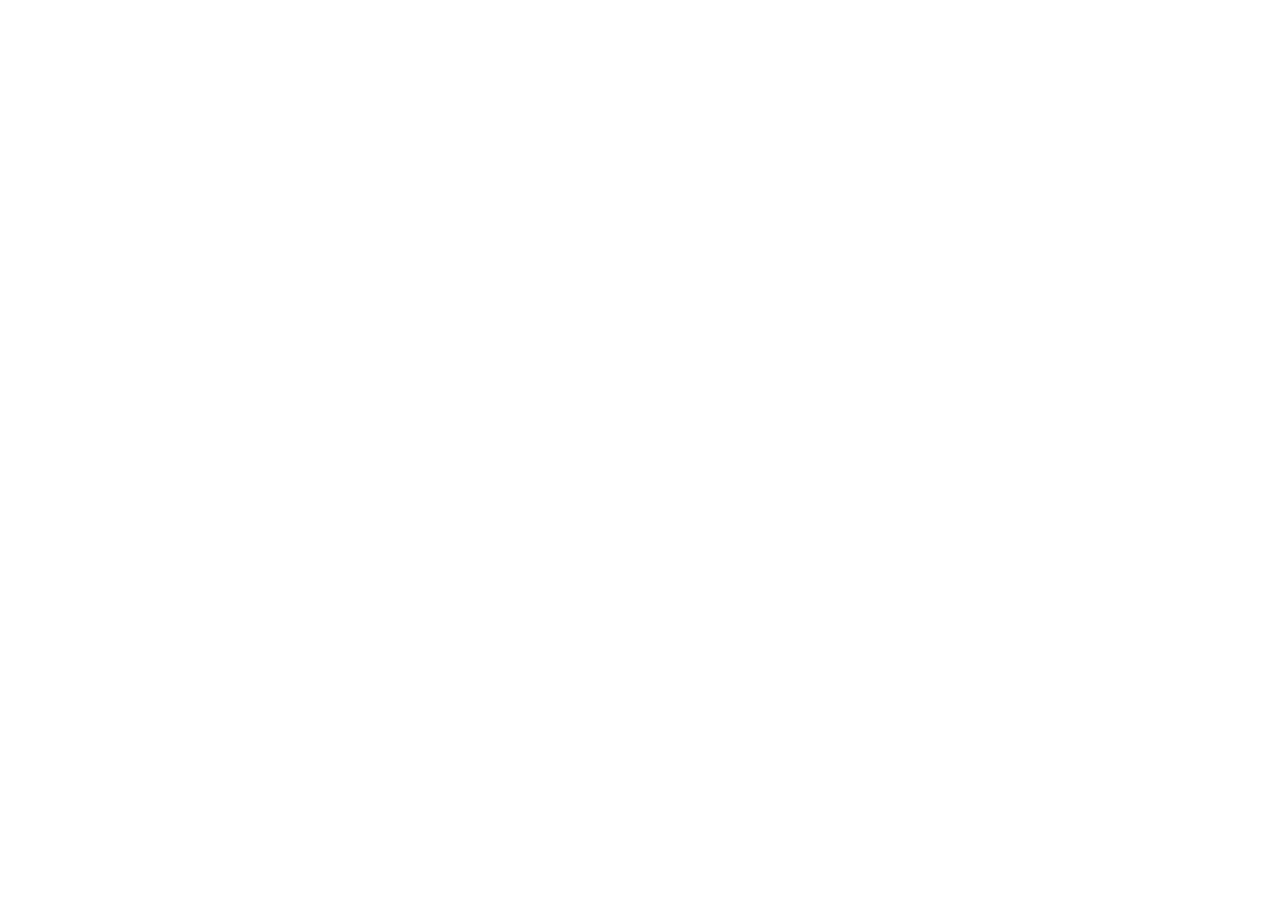
==== commit 59f292f9: "Старый адрес: переадресация на remind-me-when.github.io Co-Authored-By: Claude Opus 5.5 <noreply@ant" ====
--- a/privacy/index.html
+++ b/privacy/index.html
@@ -1,311 +1,23 @@
 <!doctype html>
-<html lang="en">
+<html lang="ru">
 <head>
 <meta charset="utf-8">
-<meta name="viewport" content="width=device-width, initial-scale=1, viewport-fit=cover">
-<title>RMW — Privacy Policy</title>
-<meta name="description" content="RMW privacy policy: places, reminders, chats and lists are end-to-end encrypted on your iPhone.">
-<meta name="theme-color" content="#ECEFF5" media="(prefers-color-scheme: light)">
-<meta name="theme-color" content="#0F1115" media="(prefers-color-scheme: dark)">
-<link rel="icon" href="../favicon.png">
-<link rel="apple-touch-icon" href="../img/apple-touch-icon.png">
-<link rel="preconnect" href="https://fonts.googleapis.com">
-<link rel="preconnect" href="https://fonts.gstatic.com" crossorigin>
-<link href="https://fonts.googleapis.com/css2?family=Onest:wght@400;500;600&family=Unbounded:wght@600&display=swap" rel="stylesheet">
-<script>document.documentElement.className = 'js';</script>
-<style>
-:root {
-  --mist: #ECEFF5; --card: #FBFCFE; --cobalt: #2D47C7; --band: #2D47C7;
-  --ink: #111A2E; --ink-2: rgba(17,26,46,.68); --ink-3: rgba(17,26,46,.52);
-  --line: rgba(17,26,46,.1); --signal: #FF6A2B; --tint: rgba(45,71,199,.08);
-}
-@media (prefers-color-scheme: dark) {
-  :root {
-    --mist: #0F1115; --card: #191C22; --cobalt: #8A9DF5; --band: #2F44A8;
-    --ink: #EDEFF3; --ink-2: rgba(237,239,243,.72); --ink-3: rgba(237,239,243,.52);
-    --line: rgba(237,239,243,.09); --signal: #FF7A3D; --tint: rgba(138,157,245,.1);
-  }
-}
-* { box-sizing: border-box; }
-html { -webkit-text-size-adjust: 100%; }
-body { margin: 0; background: var(--mist); color: var(--ink); font: 17px/1.6 Onest, -apple-system, system-ui, sans-serif; overflow-x: hidden; }
-a { color: var(--cobalt); text-underline-offset: 3px; }
-:focus-visible { outline: 3px solid var(--signal); outline-offset: 3px; border-radius: 6px; }
-.wrap { max-width: 1120px; margin: 0 auto; padding: 0 16px; }
-@media (min-width: 700px) { .wrap { padding: 0 32px; } }
-h1, h2 { font-family: Unbounded, Onest, sans-serif; font-weight: 600; letter-spacing: -.02em; margin: 0; }
-
-header { padding: 20px 0; }
-header .wrap { display: flex; align-items: center; gap: 12px; }
-.brand { display: flex; align-items: center; gap: 10px; text-decoration: none; color: var(--ink); font-weight: 600; font-size: 18px; }
-.brand img { width: 36px; height: 36px; border-radius: 9px; }
-.spacer { flex: 1; }
-.langs { display: flex; border: 1px solid var(--line); border-radius: 999px; padding: 3px; }
-.langs button { font: 500 14px Onest, sans-serif; color: var(--ink-2); background: none; border: 0; border-radius: 999px; padding: 6px 12px; min-height: 34px; min-width: 42px; cursor: pointer; }
-.langs button[aria-pressed="true"] { background: var(--ink); color: var(--mist); }
-.store { display: inline-flex; align-items: center; gap: 8px; background: var(--ink); color: var(--mist); text-decoration: none; border-radius: 999px; padding: 8px 16px 8px 13px; font-weight: 600; font-size: 15px; min-height: 40px; }
-.store svg { width: 17px; height: 17px; fill: currentColor; }
-
-.doc { max-width: 820px; padding-top: 40px; padding-bottom: 96px; }
-.doc h1 { font-size: clamp(30px, 6vw, 60px); line-height: 1.06; overflow-wrap: break-word; hyphens: auto; -webkit-hyphens: auto; }
-@media (max-width: 480px) { .doc h1 { font-size: 28px; } }
-.lead { font-size: clamp(18px, 2vw, 21px); color: var(--ink-2); margin: 20px 0 0; max-width: 40ch; }
-.date { color: var(--ink-3); font-size: 14px; margin: 14px 0 0; }
-
-.band { position: relative; overflow: hidden; background: var(--band); color: #fff; border-radius: 32px; padding: 44px clamp(24px, 5vw, 56px); margin: 48px 0 0; }
-.band h2 { font-size: clamp(24px, 3.2vw, 34px); line-height: 1.15; max-width: 18ch; position: relative; }
-.band p { color: rgba(255,255,255,.88); margin: 16px 0 0; max-width: 48ch; position: relative; }
-.band svg.rings { position: absolute; right: -150px; top: -110px; width: 420px; height: 420px; opacity: .3; }
-.band svg.rings circle { fill: none; stroke: #fff; }
-.band svg.rings .dot { fill: var(--signal); stroke: none; }
-
-.facts { list-style: none; padding: 0; margin: 20px 0 0; display: grid; grid-template-columns: repeat(3, 1fr); gap: 12px; }
-.facts li { background: var(--card); border: 1px solid var(--line); border-radius: 20px; padding: 18px 18px 20px; font-size: 15px; line-height: 1.4; color: var(--ink-2); }
-.facts b { display: block; color: var(--ink); font-size: 16px; margin: 12px 0 4px; }
-.ico { width: 26px; height: 26px; stroke: var(--cobalt); fill: none; stroke-width: 1.8; stroke-linecap: round; stroke-linejoin: round; display: block; }
-
-.doc h2.sec { font-size: clamp(22px, 2.6vw, 28px); line-height: 1.2; margin: 72px 0 8px; }
-.doc p { margin: 14px 0 0; }
-.rows { margin: 20px 0 0; border-top: 1px solid var(--line); }
-.rows > div { display: grid; grid-template-columns: 200px 1fr; gap: 6px 28px; padding: 18px 0; border-bottom: 1px solid var(--line); }
-.rows dt { font-weight: 600; }
-.rows dd { margin: 0; color: var(--ink-2); }
-.rows .opt { display: inline-block; margin-top: 6px; font-size: 13px; font-weight: 500; color: var(--cobalt); background: var(--tint); border-radius: 999px; padding: 2px 10px; }
-
-.callout { display: flex; gap: 16px; align-items: flex-start; background: var(--card); border: 1px solid var(--line); border-left: 3px solid var(--signal); border-radius: 18px; padding: 20px 22px; margin: 28px 0 0; }
-.callout .ico { stroke: var(--signal); flex: none; margin-top: 2px; }
-.callout p { margin: 0; }
-.muted { color: var(--ink-3); font-size: 15px; }
-
-details { border-bottom: 1px solid var(--line); }
-.faq { margin: 24px 0 0; border-top: 1px solid var(--line); }
-summary { list-style: none; cursor: pointer; display: flex; justify-content: space-between; align-items: center; gap: 16px; padding: 20px 0; font-weight: 600; font-size: 18px; min-height: 44px; }
-summary::-webkit-details-marker { display: none; }
-summary::after { content: ""; flex: none; width: 10px; height: 10px; border-right: 2px solid var(--cobalt); border-bottom: 2px solid var(--cobalt); transform: rotate(45deg) translate(-3px, -3px); transition: transform .2s ease; }
-details[open] summary::after { transform: rotate(225deg) translate(-3px, -3px); }
-details p { margin: 0 0 22px; color: var(--ink-2); max-width: 62ch; }
-
-.mail { display: inline-flex; align-items: center; gap: 10px; margin-top: 24px; background: #fff; color: #1F3496; text-decoration: none; font-weight: 600; border-radius: 999px; padding: 12px 22px; min-height: 48px; position: relative; word-break: break-all; }
-.mail .ico { stroke: #1F3496; width: 20px; height: 20px; }
-
-footer { border-top: 1px solid var(--line); padding: 28px 0 calc(28px + env(safe-area-inset-bottom)); color: var(--ink-3); font-size: 15px; }
-footer .wrap { display: flex; flex-wrap: wrap; gap: 12px 28px; align-items: center; }
-footer a { text-decoration: none; color: var(--ink-2); padding: 6px 0; }
-
-@media (max-width: 700px) {
-  .facts { grid-template-columns: 1fr; }
-  .facts li { display: grid; grid-template-columns: 26px 1fr; gap: 0 14px; }
-  .facts li .ico { grid-row: span 2; }
-  .facts b { margin: 0 0 2px; }
-  .rows > div { grid-template-columns: 1fr; }
-  .band { border-radius: 26px; padding: 36px 22px 40px; margin-top: 36px; }
-  .band svg.rings { width: 300px; height: 300px; right: -150px; top: -120px; }
-  .doc { padding-top: 20px; }
-  .doc h2.sec { margin-top: 56px; }
-}
-@media (max-width: 480px) { header .store { display: none; } footer .spacer { display: none; } }
-@media (prefers-reduced-motion: reduce) { summary::after { transition: none; } }
-.js [data-lang] { display: none; }
-.js [data-lang].on { display: block; }
-</style>
+<meta name="viewport" content="width=device-width, initial-scale=1">
+<title>RMW переехал</title>
+<link rel="canonical" href="https://remind-me-when.github.io/privacy/">
+<meta name="robots" content="noindex">
+<meta http-equiv="refresh" content="0; url=https://remind-me-when.github.io/privacy/">
+<script>
+// Старый адрес: переносим на новый с тем же путём и языком (#en/#ru).
+(function () {
+  var p = '/privacy/';
+  location.replace('https://remind-me-when.github.io' + p + location.search + location.hash);
+})();
+</script>
+<style>body{font:16px -apple-system,system-ui,sans-serif;margin:40px 16px;color:#111A2E;background:#ECEFF5}a{color:#2D47C7}@media (prefers-color-scheme:dark){body{color:#ECEFF5;background:#0F1115}a{color:#8A9DF5}}</style>
 </head>
 <body>
-<header>
-  <div class="wrap">
-    <a class="brand" href="../"><img src="../img/apple-touch-icon.png" alt="" width="36" height="36">RMW</a>
-    <span class="spacer"></span>
-    <div class="langs" role="group" aria-label="Language">
-      <button type="button" data-set="en" lang="en">EN</button>
-      <button type="button" data-set="ru" lang="ru">RU</button>
-      <button type="button" data-set="lt" lang="lt">LT</button>
-    </div>
-    <a class="store" href="https://apps.apple.com/app/id6831954343"><svg viewBox="0 0 24 24" aria-hidden="true"><path d="M16.4 12.6c0-2.6 2.1-3.8 2.2-3.9-1.2-1.8-3.1-2-3.7-2-1.6-.2-3.1.9-3.9.9-.8 0-2-.9-3.4-.9-1.7 0-3.3 1-4.2 2.6-1.8 3.1-.5 7.7 1.3 10.2.9 1.2 1.9 2.6 3.2 2.6 1.3-.1 1.8-.8 3.3-.8 1.6 0 2 .8 3.4.8 1.4 0 2.3-1.3 3.1-2.5 1-1.4 1.4-2.8 1.4-2.9-.1 0-2.7-1-2.7-4.1zM13.9 5c.7-.9 1.2-2 1-3.2-1 .1-2.3.7-3 1.6-.7.8-1.3 2-1.1 3.1 1.2.1 2.3-.6 3.1-1.5z"/></svg>App Store</a>
-  </div>
-</header>
-
-<main class="wrap doc">
-
-<!-- ===================== English ===================== -->
-<article id="en" data-lang="en" lang="en">
-  <h1>Privacy Policy</h1>
-  <p class="lead">RMW (“Remind Me When”, “we”) is an iPhone app for reminders that fire at a place or a time, with friends, chat, calls and shared lists. This policy explains what data we process and why.</p>
-  <p class="date">Last updated: 12 November 2026</p>
-
-  <div class="band">
-    <svg class="rings" viewBox="0 0 420 420" aria-hidden="true"><circle cx="210" cy="210" r="50" stroke-width="2"/><circle cx="210" cy="210" r="100" stroke-opacity=".7"/><circle cx="210" cy="210" r="150" stroke-opacity=".45"/><circle cx="210" cy="210" r="205" stroke-opacity=".25"/><circle class="dot" cx="210" cy="210" r="9"/></svg>
-    <h2>End-to-end encryption</h2>
-    <p>Your places, reminders, dates, chats and shared lists are encrypted on your iPhone before they are sent to our server. The keys stay on your devices (and with the friends you share with), so we store this content only in encrypted form and cannot read it. The key moves to a new iPhone with an encrypted iCloud or computer backup. If you lose all your devices without such a backup, we cannot restore this content.</p>
-  </div>
-
-  <ul class="facts">
-    <li><svg class="ico" viewBox="0 0 24 24" aria-hidden="true"><circle cx="12" cy="12" r="9"/><path d="M5.6 5.6l12.8 12.8"/></svg><b>No ads, no selling</b>We do not sell data or show ads.</li>
-    <li><svg class="ico" viewBox="0 0 24 24" aria-hidden="true"><path d="M2 12s3.6-7 10-7 10 7 10 7-3.6 7-10 7S2 12 2 12z"/><path d="M4 20L20 4"/></svg><b>No tracking</b>We do not track you across other apps or websites, or use third-party analytics or advertising SDKs.</li>
-    <li><svg class="ico" viewBox="0 0 24 24" aria-hidden="true"><path d="M4 7h16M9 7V4h6v3M6 7l1 13h10l1-13"/></svg><b>Delete in the app</b>Profile → Delete account removes your account and all data immediately.</li>
-  </ul>
-
-  <h2 class="sec">What our server can see</h2>
-  <dl class="rows">
-    <div><dt>Account</dt><dd>Your email address (used to sign in with a one-time code).</dd></div>
-    <div><dt>Profile</dt><dd>The name, @nickname, profile photo and “about me” text you enter. Friends and people who know your exact @nickname can see them.</dd></div>
-    <div><dt>Friends</dt><dd>Who you are friends with and friend requests.</dd></div>
-    <div><dt>Service data</dt><dd>Technical details needed to sync and deliver things: record IDs, timestamps, which friend a message or shared list belongs to, and your push-notification token.</dd></div>
-    <div><dt>Location</dt><dd>If you enable “Share my location” in Profile → Privacy, the app sends your <b>last known position</b> (one point, overwritten each time) so that friends can be told when you are near each other. We do not keep a location history. Place reminders themselves are checked on your iPhone and do not need this.<br><span class="opt">Only if you turn it on</span></dd></div>
-    <div><dt>Usage events</dt><dd>A few anonymous-content events linked to your account (for example “app opened”, “reminder created”, “reminder fired”) to understand which features work. They never contain the text of your reminders, places or messages.</dd></div>
-    <div><dt>Calls</dt><dd>To connect a call the server exchanges technical connection data between you and your friend. Audio and video are encrypted between the devices; if a direct connection is not possible, the encrypted stream passes through a relay server that cannot decrypt it.</dd></div>
-  </dl>
-
-  <h2 class="sec">Service providers</h2>
-  <dl class="rows">
-    <div><dt>Supabase</dt><dd>Database, sign-in, file storage and server functions, hosted in the EU.</dd></div>
-    <div><dt>Brevo</dt><dd>Sends the sign-in code to your email.</dd></div>
-    <div><dt>Apple and Expo</dt><dd>Deliver push notifications. Apple also provides the App Store, maps and on-device speech recognition.</dd></div>
-    <div><dt>Address search</dt><dd>When you search for a place, the search text and your approximate position are sent to OpenStreetMap-based search (Photon, Nominatim) or Apple’s search. The text of your reminder is not sent.</dd></div>
-  </dl>
-
-  <h2 class="sec">Legal basis, retention, your rights</h2>
-  <p>We process data to provide the service you asked for (GDPR Art. 6(1)(b)); location sharing is based on your consent, which you can withdraw at any time in the app or in iPhone Settings.</p>
-  <p>Data is kept until you delete it or your account.</p>
-  <div class="callout"><svg class="ico" viewBox="0 0 24 24" aria-hidden="true"><path d="M4 7h16M9 7V4h6v3M6 7l1 13h10l1-13"/></svg><p>You can <b>delete your account and all data</b> in the app: Profile → Delete account. Deletion is immediate and cannot be undone.</p></div>
-  <p>You have the right to access, correct, export and delete your data and to complain to a supervisory authority (in Lithuania — the State Data Protection Inspectorate, <a href="https://vdai.lrv.lt">vdai.lrv.lt</a>). Contact us via the <a href="../support/#en">Support</a> page.</p>
-  <p class="muted">RMW is not intended for children under 14.</p>
-</article>
-
-<!-- ===================== Русский ===================== -->
-<article id="ru" data-lang="ru" lang="ru">
-  <h1>Политика конфиденциальности</h1>
-  <p class="lead">RMW («Remind Me When», «мы») — приложение для iPhone: напоминания по месту и времени, друзья, чат, звонки и общие списки. Здесь — какие данные мы обрабатываем и зачем.</p>
-  <p class="date">Обновлено 12 ноября 2026</p>
-
-  <div class="band">
-    <svg class="rings" viewBox="0 0 420 420" aria-hidden="true"><circle cx="210" cy="210" r="50" stroke-width="2"/><circle cx="210" cy="210" r="100" stroke-opacity=".7"/><circle cx="210" cy="210" r="150" stroke-opacity=".45"/><circle cx="210" cy="210" r="205" stroke-opacity=".25"/><circle class="dot" cx="210" cy="210" r="9"/></svg>
-    <h2>Сквозное шифрование</h2>
-    <p>Места, напоминания, даты, чаты и общие списки шифруются на iPhone до отправки на сервер. Ключи остаются на ваших устройствах (и у друзей, с которыми вы делитесь), поэтому мы храним эти данные только в зашифрованном виде и прочитать их не можем. Ключ переезжает на новый iPhone вместе с зашифрованной копией iCloud или компьютера. Если вы потеряете все устройства без такой копии, восстановить данные мы не сможем.</p>
-  </div>
-
-  <ul class="facts">
-    <li><svg class="ico" viewBox="0 0 24 24" aria-hidden="true"><circle cx="12" cy="12" r="9"/><path d="M5.6 5.6l12.8 12.8"/></svg><b>Без рекламы</b>Мы не продаём данные и не показываем рекламу.</li>
-    <li><svg class="ico" viewBox="0 0 24 24" aria-hidden="true"><path d="M2 12s3.6-7 10-7 10 7 10 7-3.6 7-10 7S2 12 2 12z"/><path d="M4 20L20 4"/></svg><b>Без слежки</b>Не отслеживаем вас в других приложениях и на сайтах и не используем сторонние SDK аналитики и рекламы.</li>
-    <li><svg class="ico" viewBox="0 0 24 24" aria-hidden="true"><path d="M4 7h16M9 7V4h6v3M6 7l1 13h10l1-13"/></svg><b>Удаление в приложении</b>Профиль → Удалить аккаунт: аккаунт и все данные удаляются сразу.</li>
-  </ul>
-
-  <h2 class="sec">Что видит наш сервер</h2>
-  <dl class="rows">
-    <div><dt>Аккаунт</dt><dd>Почта (для входа по одноразовому коду).</dd></div>
-    <div><dt>Профиль</dt><dd>Имя, @ник, фото и «о себе», которые вы указали. Их видят друзья и те, кто знает ваш точный @ник.</dd></div>
-    <div><dt>Друзья</dt><dd>С кем вы дружите, заявки в друзья.</dd></div>
-    <div><dt>Служебные данные</dt><dd>То, что нужно для синхронизации и доставки: идентификаторы записей, время, к какому другу относится сообщение или общий список, токен push-уведомлений.</dd></div>
-    <div><dt>Геопозиция</dt><dd>Если в «Профиль → Приватность» включено «Делиться местоположением», приложение отправляет <b>последнюю точку</b> (одну, каждый раз перезаписывается), чтобы друзья узнали, что вы рядом. Историю перемещений мы не храним. Напоминания по месту проверяются на самом iPhone, для них это не нужно.<br><span class="opt">Только если включите</span></dd></div>
-    <div><dt>События использования</dt><dd>Несколько событий без содержимого, привязанных к аккаунту (например «открыл приложение», «создал напоминание», «напоминание сработало»), чтобы понимать, какие функции работают. Текста напоминаний, мест и сообщений в них нет.</dd></div>
-    <div><dt>Звонки</dt><dd>Чтобы соединить звонок, сервер передаёт служебные данные соединения между вами и другом. Звук и видео шифруются между устройствами; если прямое соединение невозможно, зашифрованный поток идёт через сервер-ретранслятор, который не может его расшифровать.</dd></div>
-  </dl>
-
-  <h2 class="sec">Кому мы доверяем обработку</h2>
-  <dl class="rows">
-    <div><dt>Supabase</dt><dd>База данных, вход, хранение файлов и серверные функции, серверы в ЕС.</dd></div>
-    <div><dt>Brevo</dt><dd>Отправляет код для входа на почту.</dd></div>
-    <div><dt>Apple и Expo</dt><dd>Доставляют push-уведомления. Apple также — App Store, карты и распознавание речи на устройстве.</dd></div>
-    <div><dt>Поиск адресов</dt><dd>Когда вы ищете место, текст запроса и примерная позиция уходят в поиск на основе OpenStreetMap (Photon, Nominatim) или в поиск Apple. Текст напоминания туда не уходит.</dd></div>
-  </dl>
-
-  <h2 class="sec">Основания, сроки, ваши права</h2>
-  <p>Мы обрабатываем данные, чтобы оказывать сервис, о котором вы просите (ст. 6(1)(b) GDPR); геопозицией делимся с вашего согласия, отозвать его можно в любой момент в приложении или в настройках iPhone.</p>
-  <p>Данные хранятся, пока вы их не удалите или не удалите аккаунт.</p>
-  <div class="callout"><svg class="ico" viewBox="0 0 24 24" aria-hidden="true"><path d="M4 7h16M9 7V4h6v3M6 7l1 13h10l1-13"/></svg><p><b>Удалить аккаунт и все данные</b> можно в приложении: Профиль → Удалить аккаунт. Удаление сразу и без возможности восстановления.</p></div>
-  <p>Вы вправе получить, исправить, выгрузить и удалить свои данные и пожаловаться в надзорный орган (в Литве — Государственная инспекция по защите данных, <a href="https://vdai.lrv.lt">vdai.lrv.lt</a>). Связаться с нами — на странице <a href="../support/#ru">Поддержка</a>.</p>
-  <p class="muted">RMW не предназначено для детей младше 14 лет.</p>
-</article>
-
-<!-- ===================== Lietuvių ===================== -->
-<article id="lt" data-lang="lt" lang="lt">
-  <h1>Privatumo politika</h1>
-  <p class="lead">RMW („Remind Me When“, „mes“) – „iPhone“ programėlė priminimams pagal vietą ir laiką, su draugais, pokalbiais, skambučiais ir bendrais sąrašais.</p>
-  <p class="date">Atnaujinta 2026 m. lapkričio 12 d.</p>
-
-  <div class="band">
-    <svg class="rings" viewBox="0 0 420 420" aria-hidden="true"><circle cx="210" cy="210" r="50" stroke-width="2"/><circle cx="210" cy="210" r="100" stroke-opacity=".7"/><circle cx="210" cy="210" r="150" stroke-opacity=".45"/><circle cx="210" cy="210" r="205" stroke-opacity=".25"/><circle class="dot" cx="210" cy="210" r="9"/></svg>
-    <h2>Ištisinis šifravimas</h2>
-    <p>Vietos, priminimai, datos, pokalbiai ir bendri sąrašai užšifruojami jūsų „iPhone“ prieš siunčiant į serverį. Raktai lieka jūsų įrenginiuose (ir pas draugus, su kuriais dalijatės), todėl šių duomenų perskaityti negalime. Raktas į naują „iPhone“ perkeliamas kartu su užšifruota „iCloud“ arba kompiuterio atsargine kopija. Praradę visus įrenginius be tokios kopijos, duomenų atkurti negalėsime.</p>
-  </div>
-
-  <ul class="facts">
-    <li><svg class="ico" viewBox="0 0 24 24" aria-hidden="true"><circle cx="12" cy="12" r="9"/><path d="M5.6 5.6l12.8 12.8"/></svg><b>Be reklamos</b>Mes neparduodame duomenų ir nerodome reklamos.</li>
-    <li><svg class="ico" viewBox="0 0 24 24" aria-hidden="true"><path d="M2 12s3.6-7 10-7 10 7 10 7-3.6 7-10 7S2 12 2 12z"/><path d="M4 20L20 4"/></svg><b>Be sekimo</b>Nesekame jūsų kitose programėlėse ar svetainėse ir nenaudojame trečiųjų šalių analitikos ar reklamos SDK.</li>
-    <li><svg class="ico" viewBox="0 0 24 24" aria-hidden="true"><path d="M4 7h16M9 7V4h6v3M6 7l1 13h10l1-13"/></svg><b>Ištrynimas programėlėje</b>Profilis → Ištrinti paskyrą.</li>
-  </ul>
-
-  <h2 class="sec">Ką mato mūsų serveris</h2>
-  <dl class="rows">
-    <div><dt>Paskyra</dt><dd>El. paštas (prisijungimui vienkartiniu kodu).</dd></div>
-    <div><dt>Profilis</dt><dd>Vardas, @slapyvardis, nuotrauka ir „apie mane“. Juos mato draugai ir tie, kas žino tikslų jūsų @slapyvardį.</dd></div>
-    <div><dt>Draugai</dt><dd>Su kuo draugaujate, kvietimai.</dd></div>
-    <div><dt>Tarnybiniai duomenys</dt><dd>Įrašų ID, laikas, kuriam draugui priklauso žinutė ar sąrašas, pranešimų žetonas.</dd></div>
-    <div><dt>Vieta</dt><dd>Įjungus „Dalytis vieta“, siunčiama <b>paskutinė vieta</b> (vienas taškas, kaskart perrašomas), kad draugai sužinotų, kai esate šalia. Judėjimo istorijos nesaugome.<br><span class="opt">Tik įjungus</span></dd></div>
-    <div><dt>Naudojimo įvykiai</dt><dd>Keli įvykiai be turinio (pvz., „atidarė programėlę“, „sukūrė priminimą“), susieti su paskyra.</dd></div>
-    <div><dt>Skambučiai</dt><dd>Garsas ir vaizdas šifruojami tarp įrenginių; jei reikia, užšifruotas srautas eina per retransliavimo serverį, kuris jo iššifruoti negali.</dd></div>
-  </dl>
-
-  <h2 class="sec">Paslaugų teikėjai</h2>
-  <dl class="rows">
-    <div><dt>Supabase</dt><dd>Duomenų bazė ir serveris ES.</dd></div>
-    <div><dt>Brevo</dt><dd>Prisijungimo kodas el. paštu.</dd></div>
-    <div><dt>Apple ir Expo</dt><dd>Pranešimai.</dd></div>
-    <div><dt>Adresų paieška</dt><dd>OpenStreetMap paieška (Photon, Nominatim) ir Apple paieška gauna užklausos tekstą ir apytikslę vietą.</dd></div>
-  </dl>
-
-  <h2 class="sec">Teisinis pagrindas ir jūsų teisės</h2>
-  <p>Duomenis tvarkome paslaugai teikti (BDAR 6 str. 1 d. b p.); vietos dalijimasis – jūsų sutikimu, kurį galite bet kada atšaukti.</p>
-  <div class="callout"><svg class="ico" viewBox="0 0 24 24" aria-hidden="true"><path d="M4 7h16M9 7V4h6v3M6 7l1 13h10l1-13"/></svg><p><b>Ištrinti paskyrą ir visus duomenis</b> galite programėlėje: Profilis → Ištrinti paskyrą.</p></div>
-  <p>Turite teisę susipažinti su duomenimis, juos ištaisyti, perkelti, ištrinti ir pateikti skundą Valstybinei duomenų apsaugos inspekcijai (<a href="https://vdai.lrv.lt">vdai.lrv.lt</a>). Susisiekite per <a href="../support/">pagalbos</a> puslapį.</p>
-  <p class="muted">RMW neskirta jaunesniems nei 14 metų vaikams.</p>
-</article>
-
-</main>
-
-<footer>
-  <div class="wrap">
-    <span>© 2026 RMW</span>
-    <span class="spacer"></span>
-    <a href="../" data-t="home">Home</a>
-    <a href="../support/" data-t="support">Support</a>
-    <a href="mailto:puchkov.web@gmail.com">puchkov.web@gmail.com</a>
-  </div>
-</footer>
-
-<script>
-(function () {
-  // Язык: #en/#ru/#lt в адресе → выбор на главной (localStorage 'lang') → язык телефона → английский.
-  var T = {"en": {"title": "RMW — Privacy Policy", "home": "Home", "support": "Support"}, "ru": {"title": "RMW — Политика конфиденциальности", "home": "Главная", "support": "Поддержка"}, "lt": {"title": "RMW — Privatumo politika", "home": "Pradžia", "support": "Pagalba"}};
-  var langs = Object.keys(T);
-  var arts = document.querySelectorAll('[data-lang]');
-  var btns = document.querySelectorAll('[data-set]');
-  function pick() {
-    var h = location.hash.slice(1);
-    if (langs.indexOf(h) >= 0) return h;
-    var s = null;
-    try { s = localStorage.getItem('lang'); } catch (e) {}
-    if (s && langs.indexOf(s) >= 0) return s;
-    var n = (navigator.language || '').toLowerCase().slice(0, 2);
-    return langs.indexOf(n) >= 0 ? n : 'en';
-  }
-  function apply(l) {
-    for (var i = 0; i < arts.length; i++) arts[i].classList.toggle('on', arts[i].getAttribute('data-lang') === l);
-    for (var j = 0; j < btns.length; j++) btns[j].setAttribute('aria-pressed', btns[j].getAttribute('data-set') === l ? 'true' : 'false');
-    document.documentElement.lang = l;
-    document.title = T[l].title;
-    var els = document.querySelectorAll('[data-t]');
-    for (var k = 0; k < els.length; k++) els[k].textContent = T[l][els[k].getAttribute('data-t')];
-  }
-  for (var b = 0; b < btns.length; b++) btns[b].addEventListener('click', function () {
-    var l = this.getAttribute('data-set');
-    // Главная знает только en/ru — литовский не сохраняем, чтобы её не сломать.
-    if (l !== 'lt') { try { localStorage.setItem('lang', l); } catch (e) {} }
-    try { history.replaceState(null, '', '#' + l); } catch (e) {}
-    apply(l);
-    window.scrollTo(0, 0);
-  });
-  window.addEventListener('hashchange', function () { var h = location.hash.slice(1); if (langs.indexOf(h) >= 0) apply(h); });
-  apply(pick());
-})();
-</script>
+<p>RMW переехал: <a href="https://remind-me-when.github.io/privacy/">remind-me-when.github.io/privacy/</a></p>
+<p lang="en">RMW has moved: <a href="https://remind-me-when.github.io/privacy/">remind-me-when.github.io/privacy/</a></p>
 </body>
 </html>
